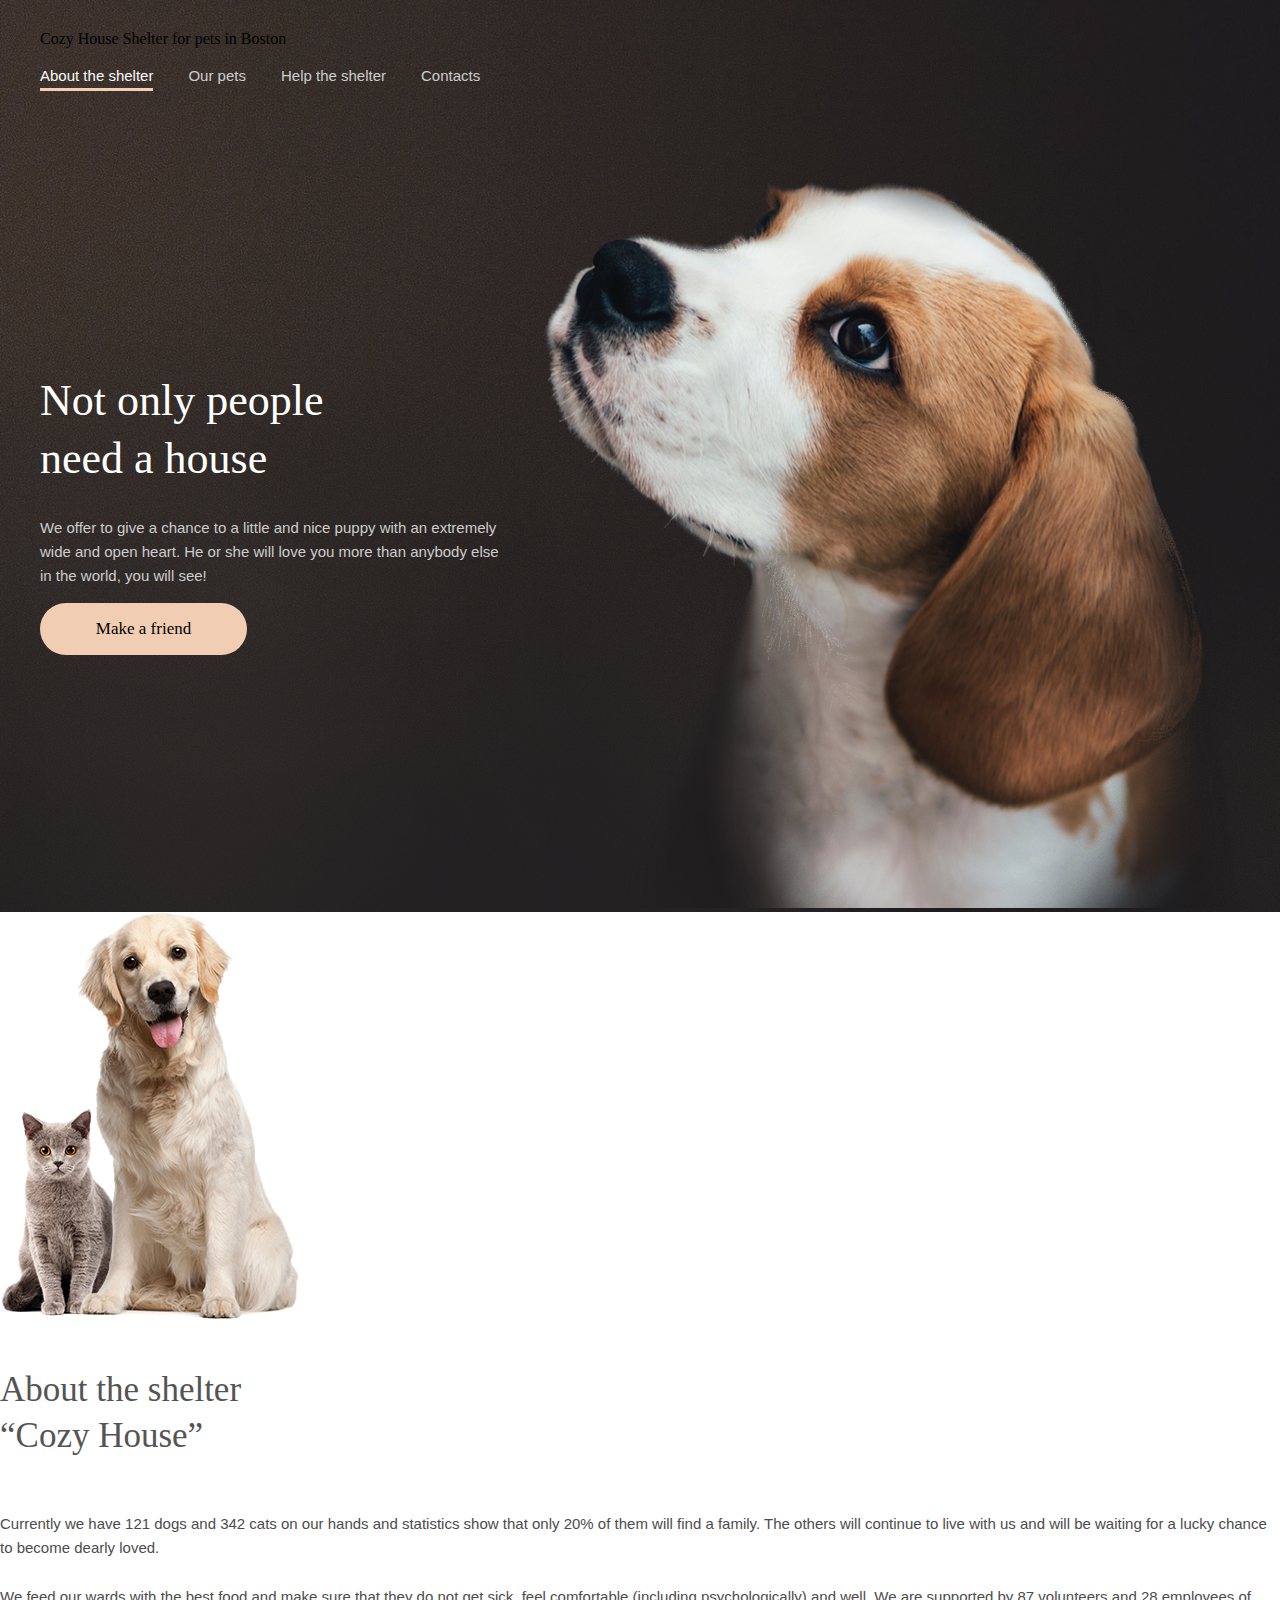
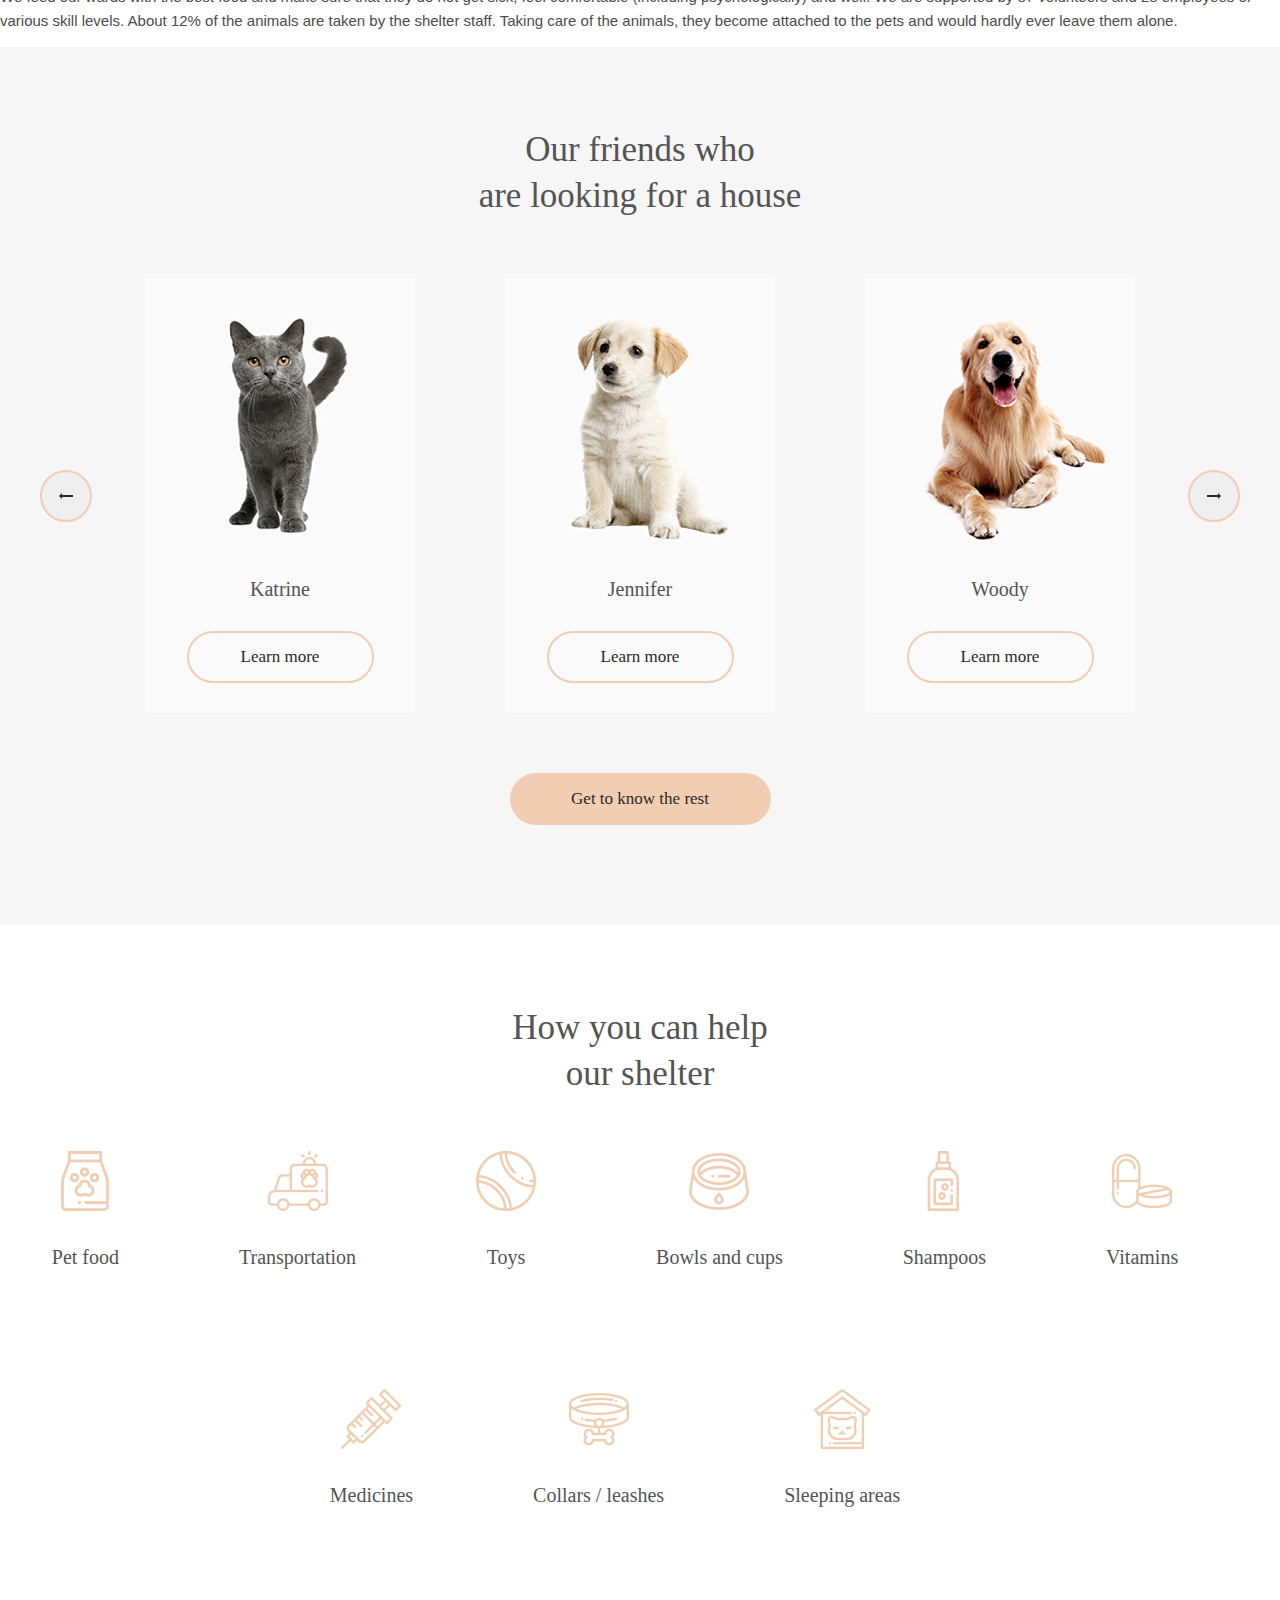
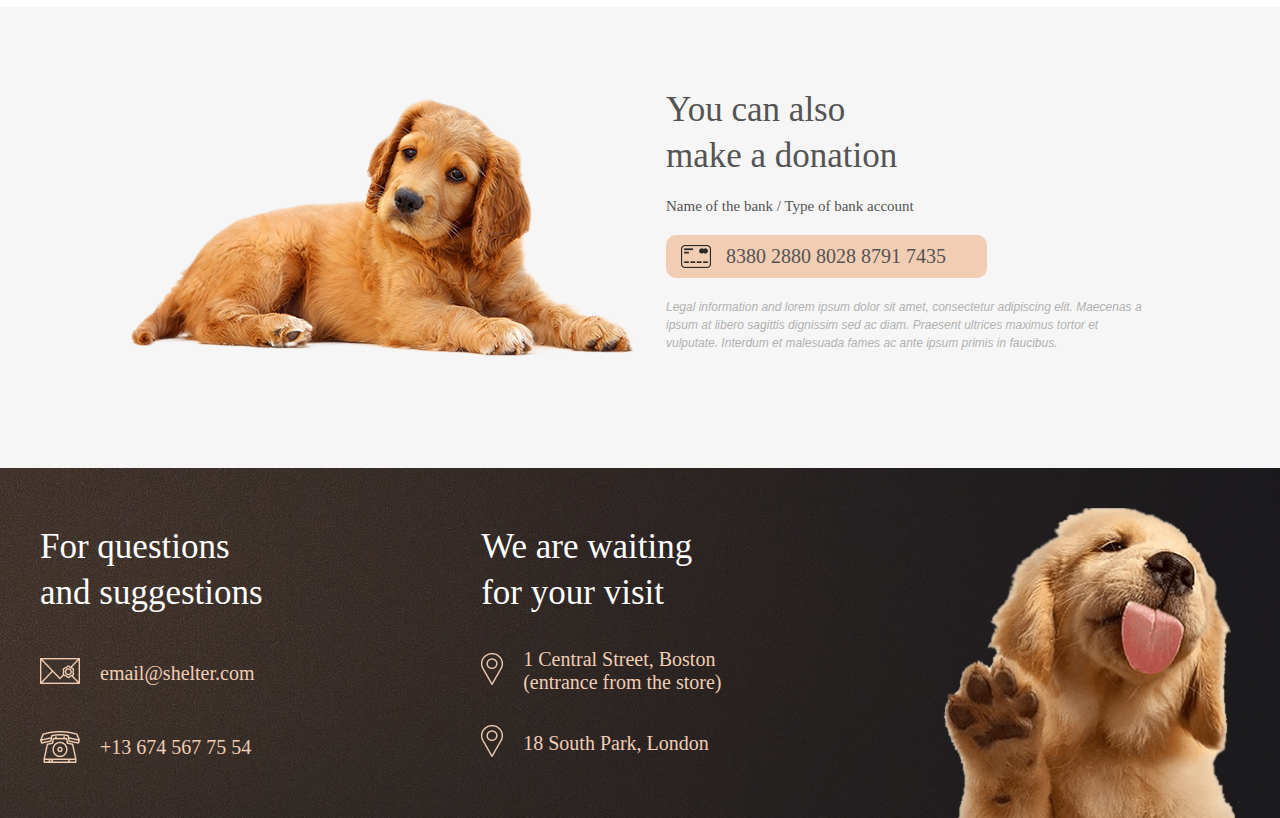
==== shelter/index.html @ ddfe28d3 "первые комментарии по главной" ====
<!DOCTYPE html>
<html lang="en">

<head>
    <meta charset="UTF-8">
    <meta name="viewport" content="width=device-width, initial-scale=1.0">
    <title>Document</title>
    <link rel="stylesheet" href="styles/style.css">
</head>

<body>
    <div class="wrapper">
        <header class="header">
            <div class="header_inner">
                <a class="logo">  <!-- Практически логотип это ссылка на главную страницу. на главной странице ссылка без атрибута href -->
                    <span class="logo_title"> <!-- тег p нельзя писать внутри тега а, меняем на фразовый (строчный) тег span -->
                        Cozy House
                    </span>
                    <span class="logo_subtitle">
                        Shelter for pets in Boston
                    </span>
                </a>
                <div class="burger-menu"> <!-- определись с одним стилием именованием классов и придерживайся его https://ru.bem.info/methodology/naming-convention/ -->
                    <img src="src/img/Burger.png" alt=""> 
                    <!-- Не надо так, это не декоративное изображение. несколько путей:
                    1. вставь как background в css
                    2. Нарисуй средствами css
                    3. закодируй внутри css
                    4. вставь как SVG в HTML
                    4.1 вставь через svg:use -->
                </div>
                <nav>
                    <!-- Я бы передвинул бургер сюда, т.к. это тоже элемент навигации, но понадобиться обертка поверх списка. вкусовщина -->
                    <ul>
                        <li class="nav-head">About the shelter</li>
                        <li><a class="logo-a" href="#about-content">Our pets</a></li>
                        <li><a class="logo-a" href="#help">Help the shelter</a></li>
                        <li><a class="logo-a" href="#donation">Contacts</a></li>
                    </ul>
                </nav>
            </div>

        </header>
        <main>
            <section class="start-screen">

                <div class="start-screen">
                    <div class="start-screen-content">
                        <h1>
                            Not only people <br> need a house
                        </h1>
                        <p class="start-screen-p1"> <!-- определись, используешь концептуально классы для текстовых блоков внутри контейнера или нет. 
                            Если да, то используй для всех в том числе для заголовков -->
                            We offer to give a chance to a little and nice puppy with an extremely wide and open heart.
                            He or she will love you more than anybody else in the world, you will see!
                        </p>
                        <div class="button-start-screen"> <!-- лишняя обертка -->
                            <button class="start-screen-btn"> <!-- type="button" указывай по умолчанию если кнопка не отправляет форму -->
                                Make a friend
                            </button>
                        </div>
                    </div>
                    <div class="img-start-screen">
                        <img src="src/img/start-screen-puppy.png" alt=""> <!-- изображенияем в Html необходимо задавать минимум 1 фиксированную сторону — width="X". -->
                        <!-- В идеале здесь:
                        <picture>
                            <source media="(max-width: 767px)" srcset="@img-mobile">
                            <img src="@img"
                                 width="698"
                                 alt="">
                          </picture> -->
                    </div>

                </div>
            </section>
            <section id="about-content" class="about-content">
                <div class="about-content-inner">
                    <div class="img-about-content">
                        <img src="src/img/about-pets.png" alt="">
                    </div>

                    <div class="about-content-text">
                        <h2>About the shelter <br> “Cozy House”</h2>
                        <p>Currently we have 121 dogs and 342 cats on our hands and statistics show that only 20% of
                            them will find a family. The others will continue to live with us and will be waiting for a
                            lucky chance to become dearly loved.</p>
                        <p>We feed our wards with the best food and make sure that they do not get sick, feel
                            comfortable (including psychologically) and well. We are supported by 87 volunteers and 28
                            employees of various skill levels. About 12% of the animals are taken by the shelter staff.
                            Taking care of the animals, they become attached to the pets and would hardly ever leave
                            them alone.</p>
                    </div>
                </div>
            </section>
            <section class="pets" id="pets">
                <div class="pets-content">
                    <h2>Our friends who <br>
                        are looking for a house</h2>
                    <div class="slider-main">
                        <div class="slider-button">
                            <button class="button-left"><!-- Ниде написал про текст в кнопке. И зачем тебе два slider-button, google it: KISS --></button>
                        </div>
                        <div class="slider">
                            <div class="katrine">
                                <div class="slider-content">
                                    <img src="src/img/pets-katrine.png" alt="">
                                    <p>Katrine</p> <!-- Это точно Абзац?) -->
                                    <button>Learn more</button>
                                </div>
                            </div>
                            <div class="jennifer">
                                <div class="slider-content">
                                    <img src="src/img/pets-jennifer.png" alt="">
                                    <p>Jennifer</p>
                                    <button>Learn more</button>
                                </div>
                            </div>

                            <div class="woody">
                                <div class="slider-content">
                                    <img src="src/img/pets-woody.png" alt="">
                                    <p>Woody</p>
                                    <button>Learn more</button>
                                </div>
                            </div>

                        </div>
                        <div class="slider-button">
                            <button class="button-right"><!-- Не должно быть кнопки без текста, CSS я призываю тебя --></button>
                        </div>
                    </div>
                    <div>
                        <button class="pets-btn">Get to know the rest</button>
                    </div>
                </div>
            </section>
            <section class="help" id="help">
                <div class="help-content">
                    <h2>How you can help <br>
                        our shelter</h2>
                    <div class="help-content-list1">
                        <div class="help-cont">
                            <img src="src/img/icon-pet-food.png" alt="">
                            <p>Pet food</p>
                        </div>
                        <div class="help-cont">
                            <img src="src/img/icon-transportation.png" alt="">
                            <p>Transportation</p>
                        </div>
                        <div class="help-cont">
                            <img src="src/img/icon-toys.png" alt="">
                            <p>Toys</p>
                        </div>
                        <div class="help-cont">
                            <img src="src/img/icon-bowls-and-cups.png" alt="">
                            <p>Bowls and cups</p>
                        </div>
                        <div class="help-cont">
                            <img src="src/img/icon-shampoos.png" alt="">
                            <p>Shampoos</p>
                        </div>
                        <div class="help-cont">
                            <img src="src/img/icon-vitamins.png" alt="">
                            <p>Vitamins</p>
                        </div>
                        <div class="help-cont">
                            <img src="src/img/icon-medicines.png" alt="">
                            <p>Medicines</p>
                        </div>
                        <div class="help-cont">
                            <img src="src/img/icon-collars-leashes.png" alt="">
                            <p>Collars / leashes</p>
                        </div>
                        <div class="help-cont1">
                            <img src="src/img/icon-sleeping-area.png" alt="">
                            <p>Sleeping areas</p>
                        </div>
                    </div>
                </div>
            </section>
            <section class="donation" id="donation">
                <div class="donation-content">
                    <img src="src/img/donation-dog.png" alt="">
                    <div class="donation-content-text">
                        <h2>You can also <br> make a donation</h2>
                        <p class="name-bank">Name of the bank / Type of bank account</p>
                        <div class="card">
                            <img src="src/img/credit-card.png" alt="">
                            <p>8380 2880 8028 8791 7435</p>
                        </div>
                        <p class="donation-content-text-pr">Legal information and lorem ipsum dolor sit amet,
                            consectetur adipiscing elit. Maecenas a ipsum at libero sagittis dignissim sed ac diam.
                            Praesent ultrices maximus tortor et vulputate. Interdum et malesuada fames ac ante ipsum
                            primis in faucibus.</p>
                    </div>
                </div>
            </section>
        </main>
        <footer>
            <div class="footer">
                <div class="contact">
                    <h2>
                        For questions <br> and suggestions
                    </h2>
                    <div class="email-phone">
                        <a href="https://mail.google.com/mail/u/0/#inboxv"><img src="src/img/icon-email.png" alt=""><!-- TEXT LOST HERE --></a>
                        <p>email@shelter.com</p>
                    </div>
                    <div class="email-phone">
                        <a href="tel:+136745677554" class="a-email-phone">
                            <!-- +136745677554 -->
                            <img src="src/img/icon-phone.png" alt=""> <!-- This is icon, no place here for that -->

                        </a>
                        <p>+13 674 567 75 54</p> <!-- WTF -->

                    </div>
                </div>
                <div class="address">
                    <h2>
                        We are waiting <br> for your visit
                    </h2>
                    <div class="address1">
                        <a href="https://maps.app.goo.gl/5sNm1Yokf3qzSzqH6"><img src="src/img/icon-marker.png"
                                 alt=""></a>
                        <p>1 Central Street, Boston <br> (entrance from the store)</p>
                    </div>
                    <div class="address2">
                        <a href="https://maps.app.goo.gl/Zu8yGbC2cyNQAhKj8"><img src="src/img/icon-marker.png"
                                 alt=""></a>
                        <p>18 South Park, London </p>
                    </div>
                </div>
                <img src="src/img/footer-puppy.png" alt="">
            </div>
        </footer>
    </div>
</body>

</html>
---- shelter/styles/style.css ----
html {
    scroll-behavior: smooth;
}

body{
    padding: 0;
    margin: 0;
}

header{
    padding: 30px 40px 0px 40px;
}

.burger-menu{
    display: none;
}

.wrapper {
    max-width: 1280px;
    margin: 0 auto;
}

.header{
    display: flex;
    justify-content: space-between;
    max-width: 1200px;
    height: 60px;

}
nav>ul{
    display: flex;
    gap: 35px;
    padding: 0;
    list-style-type: none;
}

.logo-a{
    font-family: Arial;
    font-size: 15px;
    line-height: 24px;
    color: #CDCDCD;
    text-decoration: none;
}

.logo-a:hover{
    color: #FAFAFA;
}

.nav-head{
    font-family: Arial;
    font-size: 15px;
    line-height: 24px;
    color: #FAFAFA;
    border-bottom: 3px #F1CDB3 solid ;
}


p.logo_title{
    font-family: Georgia;
    font-size: 32px;
    line-height: 35.2px;
    color: #F1CDB3;
    margin: 0;
}


p.logo_subtitle{
    font-family: Arial;
    font-size: 13px;
    line-height: 14.95px;
    color: #FFFFFF;
    margin: 10px 0px 0px 4px;
}

.logo{
    margin: 0;
}


h1{
    font-family: Georgia;
    font-size: 44px;
    line-height: 57.2px;
    color: #FFFFFF;
    font-weight: 400;
}

h2{
    font-family: Georgia;
    font-size: 35px;
    line-height: 45.5px;
    color: #545454;
    font-weight: 400;
}

header, .start-screen{
    background: url(start-screen-background\ \(1\).png) no-repeat;
}

.start-screen-content{
    margin: 163px 0px 243px 0px;
}

div.start-screen{
    max-width: 1200px;
    padding: 90px 40px 0 40px;
    display: flex;
    gap: 42px;

}

p.start-screen-p1{
    font-family: Arial;
    font-size: 15px;
    line-height: 24px;
    color: #CDCDCD;
}

button.start-screen-btn{
    width: 207px;
    height: 52px;
    border-radius: 100px;
    border: none;
    background-color: #F1CDB3;
    padding: 0;
    font-family: Georgia;
    font-size: 17px;
    line-height: 22.1px;
}

button.start-screen-btn:hover{
    background-color: #FDDCC4;
}

div.about-content{
    display: flex;
    margin: 80px 40px 100px 40px;
    padding: 0px 175px 0px 175px;
    gap: 120px;
}

div.about-content>div>h2{
    margin: 0;
    margin-right: 60px;
}

div.about-content-text{
    margin: 14px 0px 14px 0px;
    display: flex;
    flex-direction: column;
    justify-content: space-between;
    gap: 25px;
}

div.about-content-text>p{
    margin: 0;
    font-family: Arial;
    font-weight: 400;
    font-size: 15px;
    line-height: 24px;
    color: #4C4C4C;
}

.pets{
    background-color: #F6F6F6;
}

.pets-content{
    text-align: center;
    display: flex;
    flex-direction: column;
    justify-content: space-between;
    gap: 60px;

}

.slider-main{
    display: flex;
    justify-content: space-between;
}

.slider{
    max-width: 990px;
    display: flex;
    gap: 90px;
    justify-content: center;
}

.slider-button{
    display: flex;
    flex-direction: column;
    justify-content: center;
}

.button-left{
    width: 52px;
    height: 52px;
    border-radius: 100px;
    border: solid 2px #F1CDB3;
    display: flex;
    background-image: url(Arrow.png);
    background-repeat: no-repeat;
    background-position: center;
}

.button-left:hover{
    background-color: #FDDCC4;
    border: none;
}

.button-right:hover{
    background-color: #FDDCC4;
    border: none;
}

.button-right{
    width: 52px;
    height: 52px;
    border-radius: 100px;
    border: solid 2px #F1CDB3;
    display: flex;
    background-image: url(Arrow\ \(1\).png);
    background-repeat: no-repeat;
    background-position: center;
}

.pets{
    padding: 80px 40px 100px 40px;
}

.pets-content>h2{
    margin: 0;
}

.slider-content{
    width: 270px;
    height: 435px;
    background-color: #FAFAFA;
    display: flex;
    flex-direction: column;
    justify-content: space-between;
    gap: 30px;
}


.slider-content>button:hover{
    background-color: #FDDCC4;
    border: none;
}

.slider-content>p{
    margin: 0;
    font-family: Georgia;
    font-weight: 400;
    font-size: 20px;
    line-height: 22.72px;
    color: #545454;
}

.slider-content>button{
    margin: 0px 41.5px 30px 41.5px;
    height: 52px;
    border-radius: 100px;
    border-width: 2px;
    background-color: #FAFAFA;
    padding: 0;
    font-family: Georgia;
    font-size: 17px;
    line-height: 22.1px;
    font-weight: 400;
    color: #292929;
    border-color: #F1CDB3;
    border-style: solid;
}

.pets-btn{
    width: 261px;
    height: 52px;
    border-radius: 100px;
    border: none;
    background-color: #F1CDB3;
    font-family: Georgia;
    font-size: 17px;
    line-height: 22.1px;
    font-weight: 400;
    color: #292929;
}

.pets-btn:hover{
    background-color: #FDDCC4;
}

.help-content{
    text-align: center;
}

.help{
    padding: 80px 40px 100px 40px;
}

.help-content-list1{
    display: flex;
    gap: 120px;
    flex-wrap: wrap;
    margin-top: 55px;
    justify-content: center;
    max-width: 1150px;
}

.help-content-list1>div{
    font-size: 20px;
    line-height: 23px;
    font-family: Georgia;
    font-weight: 400;
    color: #545454;
}

.help-content>h2{
    margin: 0px 0px 5px 0px;
}

.help-content-list1>div>p{
    margin: 30px 0px 0px 0px;
}

.donation{
    padding: 80px 131px 100px 131px;
    background-color: #F6F6F6;
}

.donation-content{
    display: flex;
    justify-content: center;
}

.donation-content>img{
    margin: 10px 30px 10px 0px;
}

.card{
    display: flex;
    padding: 10px 15px 10px 15px;
    margin: 0;
    gap: 15px;
    height: 23px;
    background-color: #F1CDB3;
    max-width: 291px;
    border-radius: 10px;
}

.card>img{
    width: 30px;
    height: 23px;
}

.card>p{
    margin: 0;
    display: flex;
    align-items: center;
    font-family: Georgia;
    font-size: 20px;
    line-height: 23px;
    font-weight: 400;
    color: #545454;
}

.name-bank{
    font-family: Georgia;
    font-size: 15px;
    line-height: 16.5px;
    font-weight: 400;
    color: #545454;
    margin: 0;
}

.donation-content-text>h2{
    margin: 0;
}

.donation-content-text-pr{
    margin: 0;
    font-family: Arial;
    font-size: 12px;
    line-height: 18px;
    font-weight: 400;
    color: #B2B2B2;
    font-style: italic;
}

.donation-content-text{
    display: flex;
    flex-direction: column;
    gap: 20px;
}

footer{
    padding: 40px 40px 0px 40px;
    background: url(footer-background.png) no-repeat;
}

.footer{
    display: flex;
    justify-content: space-between;
    gap: 65px;
}

.contact>h2{
    margin: 0;
    color: #FFFFFF;
}

.email-phone{
    display: flex;
    gap: 20px;
    height: 32p;
}

.email-phone>img{
    width: 40px;
    height: 32px;
}

.email-phone>p{
    margin: 0;
    display: flex;
    align-items: center;
    font-family: Georgia;
    font-size: 20px;
    line-height: 23px;
    font-weight: 400;
    color: #F1CDB3;
}

.a-email-phone{
    display: flex;
    justify-content: space-between;
}

.contact{
    display: flex;
    flex-direction: column;
    gap: 40px;
    margin-top: 16px;
}

.address{
    display: flex;
    flex-direction: column;
    gap: 33px;
    margin-top: 16px;
}

.address1{
    display: flex;
    gap: 20px;
    height: 46px;
    align-items: center;
}

.address1>img{
    display: flex;
    height: 32px;
}

.address1>p{
    margin: 0;
    display: flex;
    align-items: center;
    font-family: Georgia;
    font-size: 20px;
    line-height: 23px;
    font-weight: 400;
    color: #F1CDB3;
}

.address2{
    display: flex;
    gap: 20px;
    height: 32px;
    align-items: center;
}


.address2>p{
    margin: 0;
    display: flex;
    align-items: center;
    font-family: Georgia;
    font-size: 20px;
    line-height: 23px;
    font-weight: 400;
    color: #F1CDB3;
}

.address>h2{
    margin: 0;
    color: #FFFFFF;
}

@media (max-width: 1130px){
   body{
    min-width: 768px;
   }
   main{
    min-width: 768px;
   }
   header{
    padding: 30px 30px 0px 30px;
    }
   .header{
    min-width: 708px;
   }
   div.start-screen{
    min-width: 768px;
    display: flex;
    flex-direction: column;
    gap: 100px;
    padding: 30px 30px 0px 30px;
   }
   .start-screen-content{
    margin: 0px 114px 0px 114px;
    display: flex;
    flex-direction: column;
    gap: 42px;
   }

   .start-screen-content>h1{
    margin: 0;
   }
   .start-screen-content>p{
    margin: 0;
   }
   .button-start-screen{
    text-align:center;
   }

   .img-start-screen>img{
    width: 569px;
    height: 593px;
   }
   .img-start-screen{
    text-align:right;
   }
   div.about-content{
    display: flex;
    flex-direction: column-reverse;
    padding: 0px 139px 0px 139px;
    margin: 80px 30px 100px 30px;
    gap: 80px;
   }
   div.about-content-text{
    margin: 0;
   }

   div.about-content>img{
    width: 300px;
    height: 408px;
   }
   .img-about-content{
    text-align:center;
   }
   .woody{
    display: none;
   }
   .slider{
    gap: 40px;
   }
   .help-content-list1{
    gap: 60px;
    }
    .help-cont{
        width: 170px;
    }
    .donation-content{
        flex-direction: column-reverse;
        gap: 60px;
        align-items: center;
    }
    .donation-content>img{
        width: 505px;
        margin: 0;
    }

    .donation-content-text{
        margin: 0px 63px 0px 63px;
    }

    .footer{
        flex-wrap: wrap;
        justify-content: space-around
    }
    header, .start-screen{
        background: url(start-screen-background1.jpg) no-repeat;
        background-size: cover;
    }
    footer{
        background: url(footer-background1.png) no-repeat;
        background-size: cover;
    }

    @media (max-width: 768px){
        body{
            min-width: 320px;
        }
        main{
            min-width: 320px;
        }
        nav{
            display: none;
        }
        .header{
            min-width: 320px;

        }
        header{
            padding: 30px 20px 0px 20px;
        }
        div.start-screen{
            min-width: 300px;
            display: flex;
            flex-direction: column;
            gap: 105px;
            padding: 30px 10px 0px 10px;
        }
        h1{
            font-family: Georgia;
            font-size: 25px;
            line-height: 32.5px;
            color: #FFFFFF;
            font-weight: 400;
        }
        .start-screen-p1{
            text-align: center;
        }
        div.start-screen-content{
            margin: 0;
            align-items: center;
        }
        .img-start-screen>img{
            width: 260px;
            height: 271.77px;
        }
        .burger-menu{
            display: flex;
            align-items: center;
        }
        div.about-content{
            padding: 42px 10px 42px 10px;
            margin: 0;
        }
        div.about-content-text{
            align-items: center;
        }
        div.about-content-text>p{
            text-align: justify;
        }
        div.about-content>div>h2{
            margin: 0;
        }
        div.about-content>img{
            width: 260px;
            height: 353.6px;
        }
        .jennifer{
            display: none;
        }
        .slider-button{
            order: 1;
            align-items: center;
        }
        .slider-main{
            flex-wrap: wrap;
            max-width: 320px;
            justify-content: space-around;
        }
        .pets-content{
            align-items: center;
            gap: 42px;
        }
        .pets{
            padding: 42px 10px 42px 10px;
        }
        .help-cont{
            width: 165px;
        }
        .help{
            padding: 42px 15px 42px 15px;
        }
        .help-content-list1{
            gap: 30px;
            justify-content:space-around;
        }
        .help-cont1{
            width: 165px;
        }
        .donation{
            padding: 42px 10px 42px 10px;
        }
        .donation-content-text{
            margin: 0;
            align-items: center;
            max-width: 320px;
        }
        .donation-content>img{
            width: 260px;
            margin: 0;
        }
        .card>p{
            font-family: Georgia;
            font-size: 15px;
            line-height: 16.5px;
            font-weight: 400;
            color: #545454;
        }
        .donation-content-text-pr{
            text-align: justify;
        }

    }








}
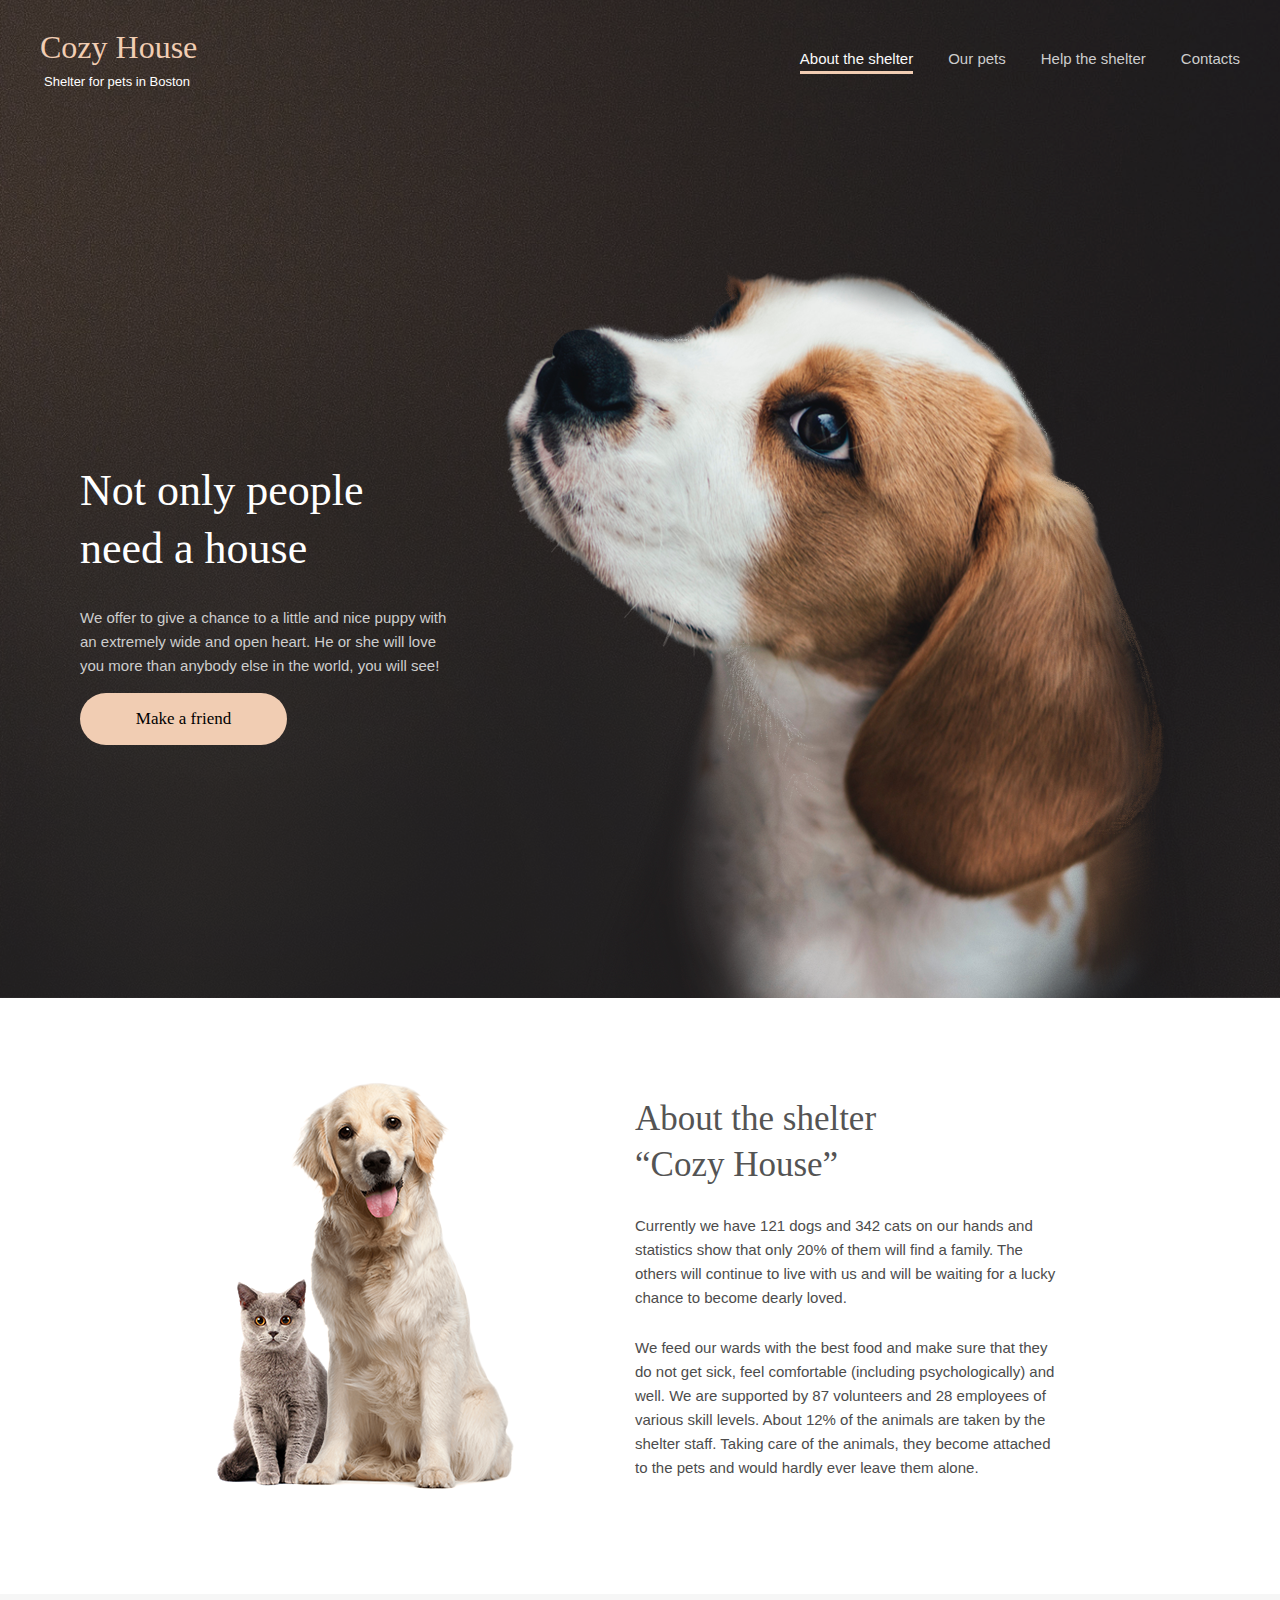
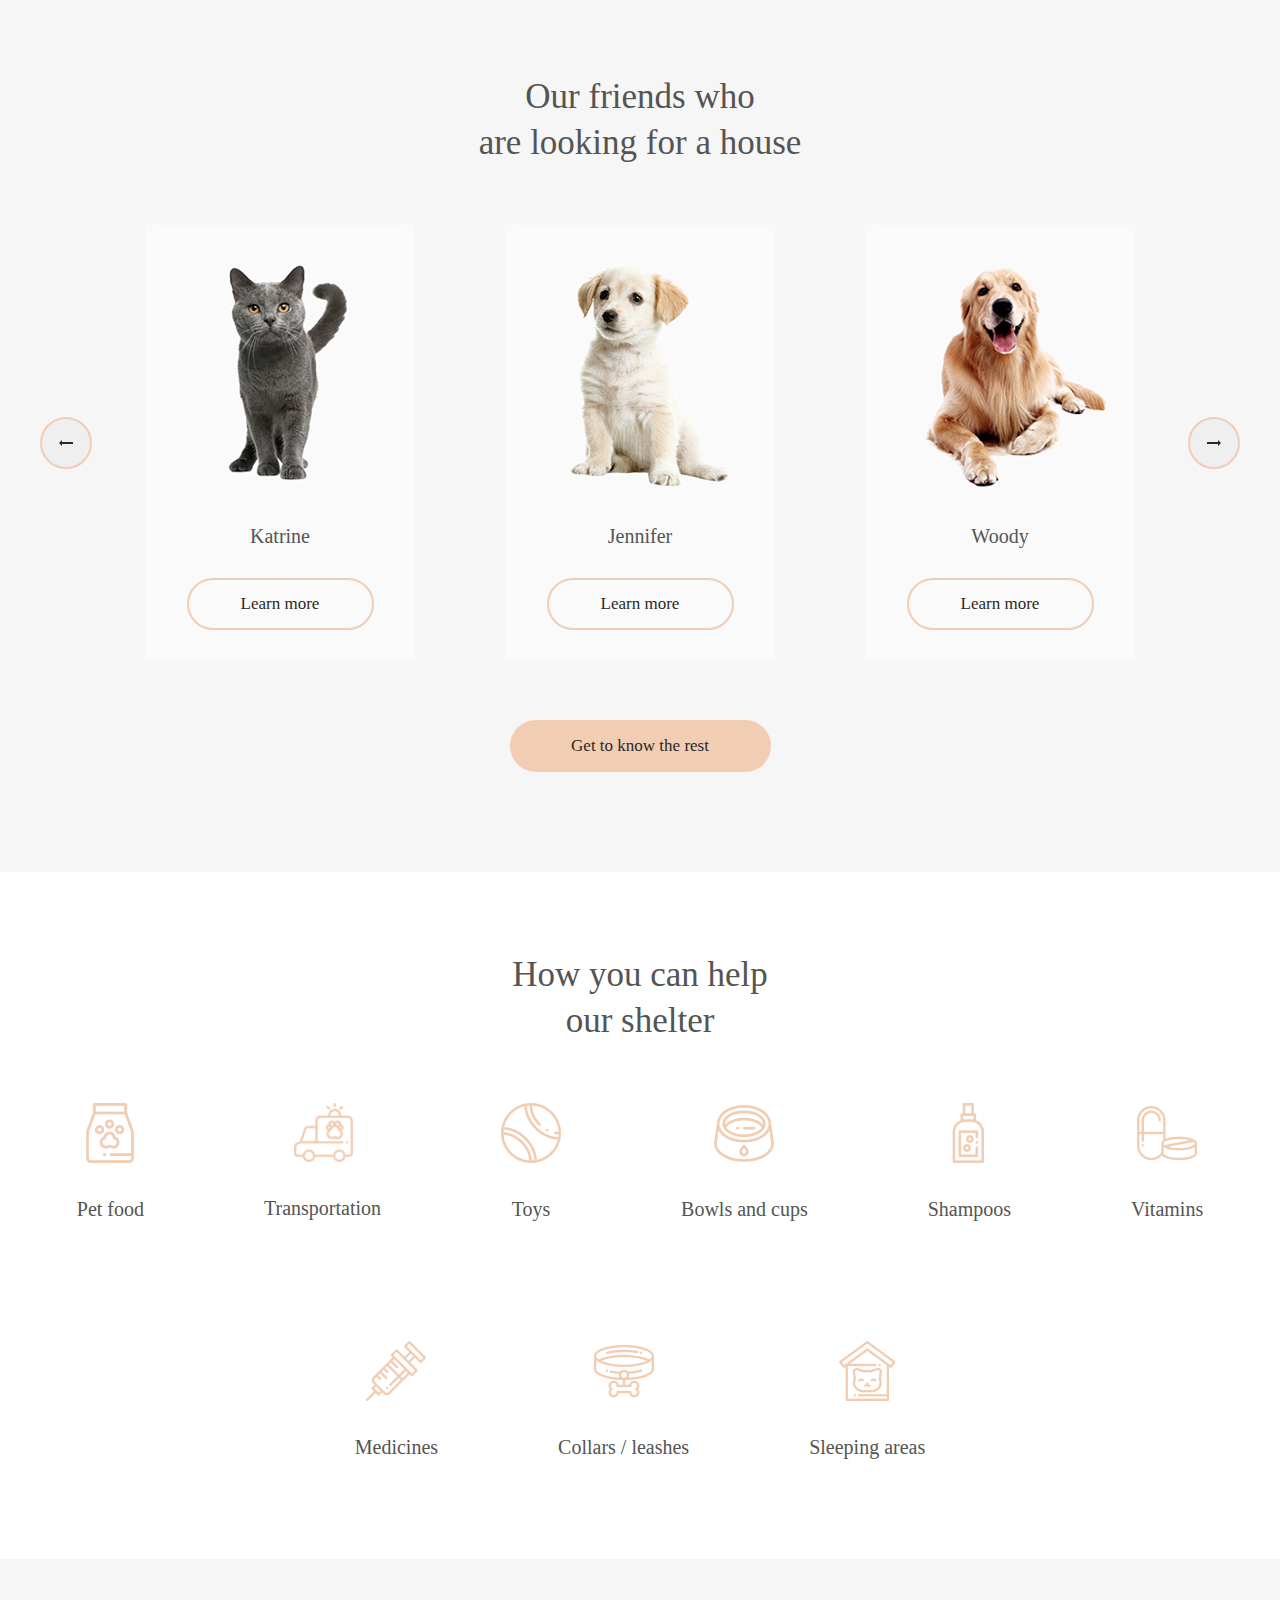
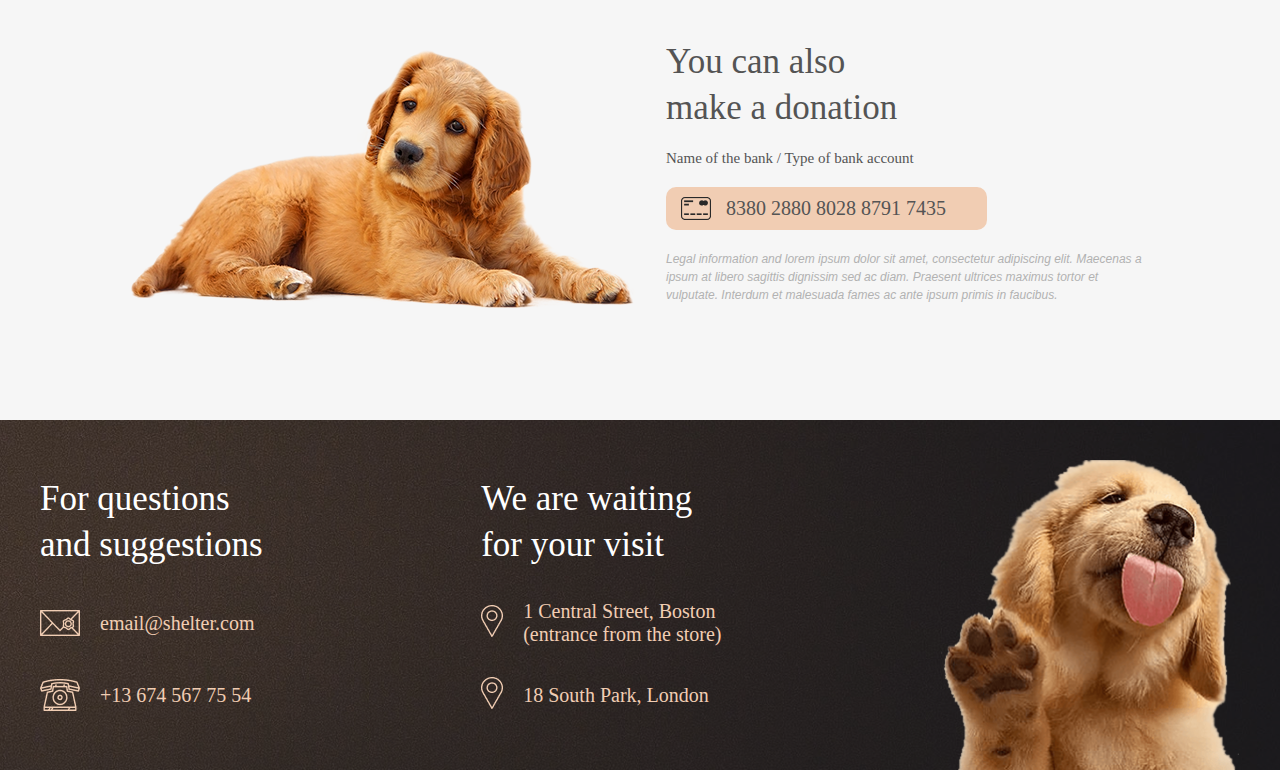
==== commit 003364ce: "fix img width" ====
--- a/shelter/index.html
+++ b/shelter/index.html
@@ -5,7 +5,7 @@
     <meta charset="UTF-8">
     <meta name="viewport" content="width=device-width, initial-scale=1.0">
     <title>Document</title>
-    <link rel="stylesheet" href="styles/style.css">
+    <link rel="stylesheet" href="src/style.css">
 </head>
 
 <body>
@@ -21,7 +21,8 @@
                     </span>
                 </a>
                 <div class="burger-menu"> <!-- определись с одним стилием именованием классов и придерживайся его https://ru.bem.info/methodology/naming-convention/ -->
-                    <img src="src/img/Burger.png" alt=""> 
+
+
                     <!-- Не надо так, это не декоративное изображение. несколько путей:
                     1. вставь как background в css
                     2. Нарисуй средствами css
@@ -33,9 +34,15 @@
                     <!-- Я бы передвинул бургер сюда, т.к. это тоже элемент навигации, но понадобиться обертка поверх списка. вкусовщина -->
                     <ul>
                         <li class="nav-head">About the shelter</li>
-                        <li><a class="logo-a" href="#about-content">Our pets</a></li>
-                        <li><a class="logo-a" href="#help">Help the shelter</a></li>
-                        <li><a class="logo-a" href="#donation">Contacts</a></li>
+                        <li>
+                            <a class="logo_a" href="#about-content">Our pets</a>
+                        </li>
+                        <li>
+                            <a class="logo_a" href="#help">Help the shelter</a>
+                        </li>
+                        <li>
+                            <a class="logo_a" href="#donation">Contacts</a>
+                        </li>
                     </ul>
                 </nav>
             </div>
@@ -45,23 +52,21 @@
             <section class="start-screen">
 
                 <div class="start-screen">
-                    <div class="start-screen-content">
+                    <div class="start-screen_content">
                         <h1>
                             Not only people <br> need a house
                         </h1>
-                        <p class="start-screen-p1"> <!-- определись, используешь концептуально классы для текстовых блоков внутри контейнера или нет. 
+                        <p> <!-- определись, используешь концептуально классы для текстовых блоков внутри контейнера или нет.
                             Если да, то используй для всех в том числе для заголовков -->
                             We offer to give a chance to a little and nice puppy with an extremely wide and open heart.
                             He or she will love you more than anybody else in the world, you will see!
                         </p>
-                        <div class="button-start-screen"> <!-- лишняя обертка -->
-                            <button class="start-screen-btn"> <!-- type="button" указывай по умолчанию если кнопка не отправляет форму -->
+                        <button type="button" class="start-screen_btn"> <!-- type="button" указывай по умолчанию если кнопка не отправляет форму -->
                                 Make a friend
-                            </button>
-                        </div>
-                    </div>
-                    <div class="img-start-screen">
-                        <img src="src/img/start-screen-puppy.png" alt=""> <!-- изображенияем в Html необходимо задавать минимум 1 фиксированную сторону — width="X". -->
+                        </button>
+                    </div>
+                    <div class="start-screen_img">
+                        <img src="src/img/start-screen-puppy.png" width="698px" alt=""> <!-- изображенияем в Html необходимо задавать минимум 1 фиксированную сторону — width="X". -->
                         <!-- В идеале здесь:
                         <picture>
                             <source media="(max-width: 767px)" srcset="@img-mobile">
@@ -74,12 +79,12 @@
                 </div>
             </section>
             <section id="about-content" class="about-content">
-                <div class="about-content-inner">
-                    <div class="img-about-content">
-                        <img src="src/img/about-pets.png" alt="">
-                    </div>
-
-                    <div class="about-content-text">
+                <div class="about-content_inner">
+                    <div class="about-content_img">
+                        <img src="src/img/about-pets.png" width="300px" alt="">
+                    </div>
+
+                    <div class="about-content_text">
                         <h2>About the shelter <br> “Cozy House”</h2>
                         <p>Currently we have 121 dogs and 342 cats on our hands and statistics show that only 20% of
                             them will find a family. The others will continue to live with us and will be waiting for a
@@ -93,102 +98,98 @@
                 </div>
             </section>
             <section class="pets" id="pets">
-                <div class="pets-content">
+                <div class="pets_content">
                     <h2>Our friends who <br>
                         are looking for a house</h2>
-                    <div class="slider-main">
-                        <div class="slider-button">
-                            <button class="button-left"><!-- Ниде написал про текст в кнопке. И зачем тебе два slider-button, google it: KISS --></button>
-                        </div>
+                    <div class="slider_main">
+                        <button class="button-left">Left</button>
                         <div class="slider">
                             <div class="katrine">
-                                <div class="slider-content">
-                                    <img src="src/img/pets-katrine.png" alt="">
-                                    <p>Katrine</p> <!-- Это точно Абзац?) -->
+                                <div class="slider_content">
+                                    <img src="src/img/pets-katrine.png" width="270px" alt="">
+                                    <span>Katrine</span> <!-- Это точно Абзац?) -->
                                     <button>Learn more</button>
                                 </div>
                             </div>
                             <div class="jennifer">
-                                <div class="slider-content">
-                                    <img src="src/img/pets-jennifer.png" alt="">
-                                    <p>Jennifer</p>
+                                <div class="slider_content">
+                                    <img src="src/img/pets-jennifer.png" width="270px" alt="">
+                                    <span>Jennifer</span>
                                     <button>Learn more</button>
                                 </div>
                             </div>
 
                             <div class="woody">
-                                <div class="slider-content">
-                                    <img src="src/img/pets-woody.png" alt="">
-                                    <p>Woody</p>
+                                <div class="slider_content">
+                                    <img src="src/img/pets-woody.png" width="270px" alt="">
+                                    <span>Woody</span>
                                     <button>Learn more</button>
                                 </div>
                             </div>
 
                         </div>
-                        <div class="slider-button">
-                            <button class="button-right"><!-- Не должно быть кнопки без текста, CSS я призываю тебя --></button>
-                        </div>
+                            <button class="button-right">Right</button>
                     </div>
                     <div>
-                        <button class="pets-btn">Get to know the rest</button>
+                        <button class="pets_btn">Get to know the rest</button>
                     </div>
                 </div>
             </section>
             <section class="help" id="help">
-                <div class="help-content">
+                <div class="help_content">
                     <h2>How you can help <br>
                         our shelter</h2>
-                    <div class="help-content-list1">
-                        <div class="help-cont">
-                            <img src="src/img/icon-pet-food.png" alt="">
+                    <div class="help_content_list">
+                        <div class="help_container">
+                            <img src="src/img/icon-pet-food.png" width="60px" alt="">
                             <p>Pet food</p>
                         </div>
-                        <div class="help-cont">
-                            <img src="src/img/icon-transportation.png" alt="">
+                        <div class="help_container">
+                            <img src="src/img/icon-transportation.png" width="60px" alt="">
                             <p>Transportation</p>
                         </div>
-                        <div class="help-cont">
-                            <img src="src/img/icon-toys.png" alt="">
+                        <div class="help_container">
+                            <img src="src/img/icon-toys.png" width="60px" alt="">
                             <p>Toys</p>
                         </div>
-                        <div class="help-cont">
-                            <img src="src/img/icon-bowls-and-cups.png" alt="">
+                        <div class="help_container">
+                            <img src="src/img/icon-bowls-and-cups.png" width="60px" alt="">
                             <p>Bowls and cups</p>
                         </div>
-                        <div class="help-cont">
-                            <img src="src/img/icon-shampoos.png" alt="">
+                        <div class="help_container">
+                            <img src="src/img/icon-shampoos.png" width="60px" alt="">
                             <p>Shampoos</p>
                         </div>
-                        <div class="help-cont">
-                            <img src="src/img/icon-vitamins.png" alt="">
+                        <div class="help_container">
+                            <img src="src/img/icon-vitamins.png" width="60px" alt="">
                             <p>Vitamins</p>
                         </div>
-                        <div class="help-cont">
-                            <img src="src/img/icon-medicines.png" alt="">
+                        <div class="help_container">
+                            <img src="src/img/icon-medicines.png" width="60px" alt="">
                             <p>Medicines</p>
                         </div>
-                        <div class="help-cont">
-                            <img src="src/img/icon-collars-leashes.png" alt="">
+                        <div class="help_container">
+                            <img src="src/img/icon-collars-leashes.png" width="60px" alt="">
                             <p>Collars / leashes</p>
                         </div>
-                        <div class="help-cont1">
-                            <img src="src/img/icon-sleeping-area.png" alt="">
+                        <div class="help_container">
+                            <img src="src/img/icon-sleeping-area.png" width="60px" alt="">
                             <p>Sleeping areas</p>
                         </div>
                     </div>
                 </div>
             </section>
             <section class="donation" id="donation">
-                <div class="donation-content">
-                    <img src="src/img/donation-dog.png" alt="">
-                    <div class="donation-content-text">
+                <div class="donation_content">
+                    <img src="src/img/donation-dog.png" width="505px" alt="">
+                    <div class="donation_content_text">
                         <h2>You can also <br> make a donation</h2>
                         <p class="name-bank">Name of the bank / Type of bank account</p>
                         <div class="card">
                             <img src="src/img/credit-card.png" alt="">
                             <p>8380 2880 8028 8791 7435</p>
                         </div>
-                        <p class="donation-content-text-pr">Legal information and lorem ipsum dolor sit amet,
+                        <p class="donation_content_text_description">Legal information and lorem ipsum dolor sit amet,
                             consectetur adipiscing elit. Maecenas a ipsum at libero sagittis dignissim sed ac diam.
                             Praesent ultrices maximus tortor et vulputate. Interdum et malesuada fames ac ante ipsum
                             primis in faucibus.</p>
@@ -202,36 +203,34 @@
                     <h2>
                         For questions <br> and suggestions
                     </h2>
-                    <div class="email-phone">
-                        <a href="https://mail.google.com/mail/u/0/#inboxv"><img src="src/img/icon-email.png" alt=""><!-- TEXT LOST HERE --></a>
-                        <p>email@shelter.com</p>
-                    </div>
-                    <div class="email-phone">
+                        <a href="https://mail.google.com/mail/u/0/#inboxv" class="a-email-phone"><img src="src/img/icon-email.png" width="40px" alt="">
+                            <!-- TEXT LOST HERE -->
+                            <span>email@shelter.com</span>
+                        </a>
                         <a href="tel:+136745677554" class="a-email-phone">
                             <!-- +136745677554 -->
-                            <img src="src/img/icon-phone.png" alt=""> <!-- This is icon, no place here for that -->
-
+                            <img src="src/img/icon-phone.png" width="40px" alt="">
+                            <!-- This is icon, no place here for that -->
+                            <span>+13 674 567 75 54</span>
                         </a>
-                        <p>+13 674 567 75 54</p> <!-- WTF -->
-
-                    </div>
+                         <!-- WTF -->
                 </div>
                 <div class="address">
                     <h2>
                         We are waiting <br> for your visit
                     </h2>
                     <div class="address1">
-                        <a href="https://maps.app.goo.gl/5sNm1Yokf3qzSzqH6"><img src="src/img/icon-marker.png"
+                        <a href="https://maps.app.goo.gl/5sNm1Yokf3qzSzqH6"><img src="src/img/icon-marker.png" width="22px"
                                  alt=""></a>
                         <p>1 Central Street, Boston <br> (entrance from the store)</p>
                     </div>
                     <div class="address2">
-                        <a href="https://maps.app.goo.gl/Zu8yGbC2cyNQAhKj8"><img src="src/img/icon-marker.png"
+                        <a href="https://maps.app.goo.gl/Zu8yGbC2cyNQAhKj8"><img src="src/img/icon-marker.png" width="22px"
                                  alt=""></a>
                         <p>18 South Park, London </p>
                     </div>
                 </div>
-                <img src="src/img/footer-puppy.png" alt="">
+                <img src="src/img/footer-puppy.png" width="300px" alt="">
             </div>
         </footer>
     </div>
--- a/shelter/src/style.css
+++ b/shelter/src/style.css
@@ -0,0 +1,743 @@
+html {
+    scroll-behavior: smooth;
+}
+
+body{
+    padding: 0;
+    margin: 0;
+}
+
+header{
+    padding: 30px 40px 0px 40px;
+}
+
+.burger-menu{
+    display: none;
+    background-image: url('img/Burger.svg');
+    width: 30px;
+    height: 22px;
+}
+
+.wrapper {
+    max-width: 1280px;
+    margin: 0 auto;
+}
+
+.header_inner{
+    display: flex;
+    justify-content: space-between;
+    max-width: 1200px;
+    height: 60px;
+    align-items: center;
+
+}
+nav>ul{
+    display: flex;
+    gap: 35px;
+    padding: 0;
+    list-style-type: none;
+}
+
+.logo_a{
+    font-family: Arial;
+    font-size: 15px;
+    line-height: 24px;
+    color: #CDCDCD;
+    text-decoration: none;
+}
+
+.logo_a:hover{
+    color: #FAFAFA;
+}
+
+.nav-head{
+    font-family: Arial;
+    font-size: 15px;
+    line-height: 24px;
+    color: #FAFAFA;
+    border-bottom: 3px #F1CDB3 solid ;
+}
+
+
+.logo_title{
+    font-family: Georgia;
+    font-size: 32px;
+    line-height: 35.2px;
+    color: #F1CDB3;
+    margin: 0;
+}
+
+
+.logo_subtitle{
+    font-family: Arial;
+    font-size: 13px;
+    line-height: 14.95px;
+    color: #FFFFFF;
+    margin: 10px 0px 0px 4px;
+}
+
+.logo{
+    margin: 0;
+    display: flex;
+    flex-direction: column;
+}
+
+
+h1{
+    font-family: Georgia;
+    font-size: 44px;
+    line-height: 57.2px;
+    color: #FFFFFF;
+    font-weight: 400;
+}
+
+h2{
+    font-family: Georgia;
+    font-size: 35px;
+    line-height: 45.5px;
+    color: #545454;
+    font-weight: 400;
+}
+
+header, section.start-screen{
+    background: url(img/start-screen-background\ \(1\).png) no-repeat;
+}
+
+.start-screen_content{
+    margin: 163px 0px 243px 0px;
+}
+
+.start-screen{
+    max-width: 1200px;
+    padding: 90px 40px 0 40px;
+    display: flex;
+    gap: 42px;
+
+}
+
+.start-screen_content>p{
+    font-family: Arial;
+    font-size: 15px;
+    line-height: 24px;
+    color: #CDCDCD;
+}
+
+.start-screen_btn{
+    width: 207px;
+    height: 52px;
+    border-radius: 100px;
+    border: none;
+    background-color: #F1CDB3;
+    padding: 0;
+    font-family: Georgia;
+    font-size: 17px;
+    line-height: 22.1px;
+}
+
+.start-screen_btn:hover{
+    background-color: #FDDCC4;
+}
+
+.about-content_inner{
+    display: flex;
+    margin: 80px 40px 100px 40px;
+    padding: 0px 175px 0px 175px;
+    gap: 120px;
+}
+
+.about-content_inner>div>h2{
+    margin: 0;
+    margin-right: 60px;
+}
+
+.about-content_text{
+    margin: 14px 0px 14px 0px;
+    display: flex;
+    flex-direction: column;
+    justify-content: space-between;
+    gap: 25px;
+}
+
+.about-content_text>p{
+    margin: 0;
+    font-family: Arial;
+    font-weight: 400;
+    font-size: 15px;
+    line-height: 24px;
+    color: #4C4C4C;
+}
+
+.pets{
+    background-color: #F6F6F6;
+}
+
+.pets_content{
+    text-align: center;
+    display: flex;
+    flex-direction: column;
+    justify-content: space-between;
+    gap: 60px;
+
+}
+
+.slider_main{
+    display: flex;
+    justify-content: space-between;
+    align-items: center;
+}
+
+.slider{
+    max-width: 990px;
+    display: flex;
+    gap: 90px;
+    justify-content: center;
+}
+
+.slider-button{
+    display: flex;
+    flex-direction: column;
+    justify-content: center;
+}
+
+.button-left{
+    width: 52px;
+    height: 52px;
+    border-radius: 100px;
+    border: solid 2px #F1CDB3;
+    display: flex;
+    background-image: url(img/Arrow.png);
+    background-repeat: no-repeat;
+    background-position: center;
+    font-size: 0;
+}
+
+.button-left:hover{
+    background-color: #FDDCC4;
+    border: none;
+}
+
+.button-right:hover{
+    background-color: #FDDCC4;
+    border: none;
+}
+
+.button-right{
+    width: 52px;
+    height: 52px;
+    border-radius: 100px;
+    border: solid 2px #F1CDB3;
+    display: flex;
+    background-image: url(img/Arrow\ \(1\).png);
+    background-repeat: no-repeat;
+    background-position: center;
+    font-size: 0;
+}
+
+.pets{
+    padding: 80px 40px 100px 40px;
+}
+
+.pets_content>h2{
+    margin: 0;
+}
+
+.slider_content{
+    width: 270px;
+    height: 435px;
+    background-color: #FAFAFA;
+    display: flex;
+    flex-direction: column;
+    justify-content: space-between;
+    gap: 30px;
+}
+
+
+.slider_content>button:hover{
+    background-color: #FDDCC4;
+    border: none;
+}
+
+.slider_content>span{
+    margin: 0;
+    font-family: Georgia;
+    font-weight: 400;
+    font-size: 20px;
+    line-height: 22.72px;
+    color: #545454;
+}
+
+.slider_content>button{
+    margin: 0px 41.5px 30px 41.5px;
+    height: 52px;
+    border-radius: 100px;
+    border-width: 2px;
+    background-color: #FAFAFA;
+    padding: 0;
+    font-family: Georgia;
+    font-size: 17px;
+    line-height: 22.1px;
+    font-weight: 400;
+    color: #292929;
+    border-color: #F1CDB3;
+    border-style: solid;
+}
+
+.pets_btn{
+    width: 261px;
+    height: 52px;
+    border-radius: 100px;
+    border: none;
+    background-color: #F1CDB3;
+    font-family: Georgia;
+    font-size: 17px;
+    line-height: 22.1px;
+    font-weight: 400;
+    color: #292929;
+}
+
+.pets_btn:hover{
+    background-color: #FDDCC4;
+}
+
+.help_content{
+    text-align: center;
+    display: flex;
+    flex-direction: column;
+    align-items: center;
+}
+
+.help{
+    padding: 80px 40px 100px 40px;
+}
+
+.help_content_list{
+    display: flex;
+    gap: 120px;
+    flex-wrap: wrap;
+    margin-top: 55px;
+    justify-content: center;
+    max-width: 1150px;
+}
+
+.help_content_list>div{
+    font-size: 20px;
+    line-height: 23px;
+    font-family: Georgia;
+    font-weight: 400;
+    color: #545454;
+}
+
+.help_content>h2{
+    margin: 0px 0px 5px 0px;
+}
+
+.help_content_list>div>p{
+    margin: 30px 0px 0px 0px;
+}
+
+.donation{
+    padding: 80px 131px 100px 131px;
+    background-color: #F6F6F6;
+}
+
+.donation_content{
+    display: flex;
+    justify-content: center;
+}
+
+.donation_content>img{
+    margin: 10px 30px 10px 0px;
+}
+
+.card{
+    display: flex;
+    padding: 10px 15px 10px 15px;
+    margin: 0;
+    gap: 15px;
+    height: 23px;
+    background-color: #F1CDB3;
+    max-width: 291px;
+    border-radius: 10px;
+}
+
+.card>img{
+    width: 30px;
+    height: 23px;
+}
+
+.card>p{
+    margin: 0;
+    display: flex;
+    align-items: center;
+    font-family: Georgia;
+    font-size: 20px;
+    line-height: 23px;
+    font-weight: 400;
+    color: #545454;
+}
+
+.name-bank{
+    font-family: Georgia;
+    font-size: 15px;
+    line-height: 16.5px;
+    font-weight: 400;
+    color: #545454;
+    margin: 0;
+}
+
+.donation_content_text>h2{
+    margin: 0;
+}
+
+.donation_content_text_description{
+    margin: 0;
+    font-family: Arial;
+    font-size: 12px;
+    line-height: 18px;
+    font-weight: 400;
+    color: #B2B2B2;
+    font-style: italic;
+}
+
+.donation_content_text{
+    display: flex;
+    flex-direction: column;
+    gap: 20px;
+}
+
+footer{
+    padding: 40px 40px 0px 40px;
+    background: url(img/footer-background.png) no-repeat;
+}
+
+.footer{
+    display: flex;
+    justify-content: space-between;
+    gap: 65px;
+}
+
+.contact>h2{
+    margin: 0;
+    color: #FFFFFF;
+}
+
+.a-email-phone{
+    display: flex;
+    gap: 20px;
+    height: 32p;
+    text-decoration: none;
+}
+
+.a-email-phone>img{
+    width: 40px;
+    height: 32px;
+}
+
+.a-email-phone>span{
+    margin: 0;
+    display: flex;
+    align-items: center;
+    font-family: Georgia;
+    font-size: 20px;
+    line-height: 23px;
+    font-weight: 400;
+    color: #F1CDB3;
+
+}
+
+
+
+.contact{
+    display: flex;
+    flex-direction: column;
+    gap: 40px;
+    margin-top: 16px;
+}
+
+.address{
+    display: flex;
+    flex-direction: column;
+    gap: 33px;
+    margin-top: 16px;
+}
+
+.address1{
+    display: flex;
+    gap: 20px;
+    height: 46px;
+    align-items: center;
+}
+
+.address1>img{
+    display: flex;
+    height: 32px;
+}
+
+.address1>p{
+    margin: 0;
+    display: flex;
+    align-items: center;
+    font-family: Georgia;
+    font-size: 20px;
+    line-height: 23px;
+    font-weight: 400;
+    color: #F1CDB3;
+}
+
+.address2{
+    display: flex;
+    gap: 20px;
+    height: 32px;
+    align-items: center;
+}
+
+
+.address2>p{
+    margin: 0;
+    display: flex;
+    align-items: center;
+    font-family: Georgia;
+    font-size: 20px;
+    line-height: 23px;
+    font-weight: 400;
+    color: #F1CDB3;
+}
+
+.address>h2{
+    margin: 0;
+    color: #FFFFFF;
+}
+
+@media (max-width: 1200px){
+   body{
+    min-width: 768px;
+   }
+   main{
+    min-width: 768px;
+   }
+   header{
+    padding: 30px 30px 0px 30px;
+    }
+   .header_inner{
+    min-width: 708px;
+   }
+   .start-screen{
+    display: flex;
+    flex-direction: column;
+    gap: 100px;
+    padding: 30px 30px 0px 30px;
+   }
+   .start-screen_content{
+    margin: 0px 114px 0px 114px;
+    display: flex;
+    flex-direction: column;
+    gap: 42px;
+   }
+
+   .start-screen_content>h1{
+    margin: 0;
+   }
+   .start-screen_content>p{
+    margin: 0;
+   }
+   .button-start-screen{
+    text-align:center;
+   }
+
+   .start-screen_img>img{
+    width: 569px;
+    height: 593px;
+   }
+   .start-screen_img{
+    text-align:right;
+   }
+   .about-content_inner{
+    display: flex;
+    flex-direction: column-reverse;
+    padding: 0px 139px 0px 139px;
+    margin: 80px 30px 100px 30px;
+    gap: 80px;
+   }
+   .about-content_text{
+    margin: 0;
+   }
+
+   .about-content_inner>img{
+    width: 300px;
+    height: 408px;
+   }
+   .about-content_img{
+    text-align:center;
+   }
+   .woody{
+    display: none;
+   }
+   .slider{
+    gap: 40px;
+   }
+   .help_content_list{
+    gap: 60px;
+    }
+    .help_container{
+        width: 170px;
+    }
+    .donation_content{
+        flex-direction: column-reverse;
+        gap: 60px;
+        align-items: center;
+    }
+    .donation_content>img{
+        width: 505px;
+        margin: 0;
+    }
+
+    .donation_content_text{
+        margin: 0px 63px 0px 63px;
+    }
+
+    .footer{
+        flex-wrap: wrap;
+        justify-content: space-around
+    }
+    header, section.start-screen{
+        background: url(img/start-screen-background1.jpg) no-repeat;
+        background-size: cover;
+    }
+    footer{
+        background: url(img/footer-background1.png) no-repeat;
+        background-size: cover;
+    }
+
+    @media (max-width: 768px){
+        body{
+            min-width: 320px;
+        }
+        main{
+            min-width: 320px;
+        }
+        nav{
+            display: none;
+        }
+        .header_inner{
+            min-width: 280px;
+
+        }
+        header{
+            padding: 30px 20px 0px 20px;
+        }
+        .start-screen{
+            min-width: 300px;
+            display: flex;
+            flex-direction: column;
+            gap: 105px;
+            padding: 30px 10px 0px 10px;
+        }
+        h1{
+            font-family: Georgia;
+            font-size: 25px;
+            line-height: 32.5px;
+            color: #FFFFFF;
+            font-weight: 400;
+        }
+        .start-screen_content>p{
+            text-align: center;
+        }
+        .start-screen_content{
+            margin: 0;
+            align-items: center;
+            max-width: 400px;
+            align-self: center;
+        }
+        .start-screen_img>img{
+            width: 260px;
+            height: 271.77px;
+        }
+        .burger-menu{
+            display: flex;
+            align-items: center;
+        }
+        .about-content_inner{
+            padding: 42px 10px 42px 10px;
+            margin: 0;
+        }
+        .about-content_text{
+            align-items: center;
+        }
+        .about-content_text>p{
+            text-align: justify;
+            max-width: 500px;
+        }
+        .about-content_inner>div>h2{
+            margin: 0;
+        }
+        .about-content_inner>img{
+            width: 260px;
+            height: 353.6px;
+        }
+        .jennifer{
+            display: none;
+        }
+        .slider-button{
+            order: 1;
+            align-items: center;
+        }
+        .slider_main{
+            flex-wrap: wrap;
+            max-width: 320px;
+            justify-content: space-around;
+        }
+        .slider_main>button{
+            order: 1;
+        }
+        .pets_content{
+            align-items: center;
+            gap: 42px;
+        }
+        .pets{
+            padding: 42px 10px 42px 10px;
+        }
+        .help_container{
+            width: 130px;
+        }
+        .help{
+            padding: 42px 15px 42px 15px;
+        }
+        .help_content_list{
+            gap: 30px;
+            justify-content:space-around;
+            max-width: 600px;
+
+        }
+        .donation{
+            padding: 42px 10px 42px 10px;
+        }
+        .donation_content_text{
+            margin: 0;
+            align-items: center;
+            max-width: 320px;
+        }
+        .donation_content>img{
+            width: 260px;
+            margin: 0;
+        }
+        .card>p{
+            font-family: Georgia;
+            font-size: 15px;
+            line-height: 16.5px;
+            font-weight: 400;
+            color: #545454;
+        }
+        .donation_content_text_description{
+            text-align: justify;
+        }
+
+    }
+
+
+
+
+
+
+
+
+}
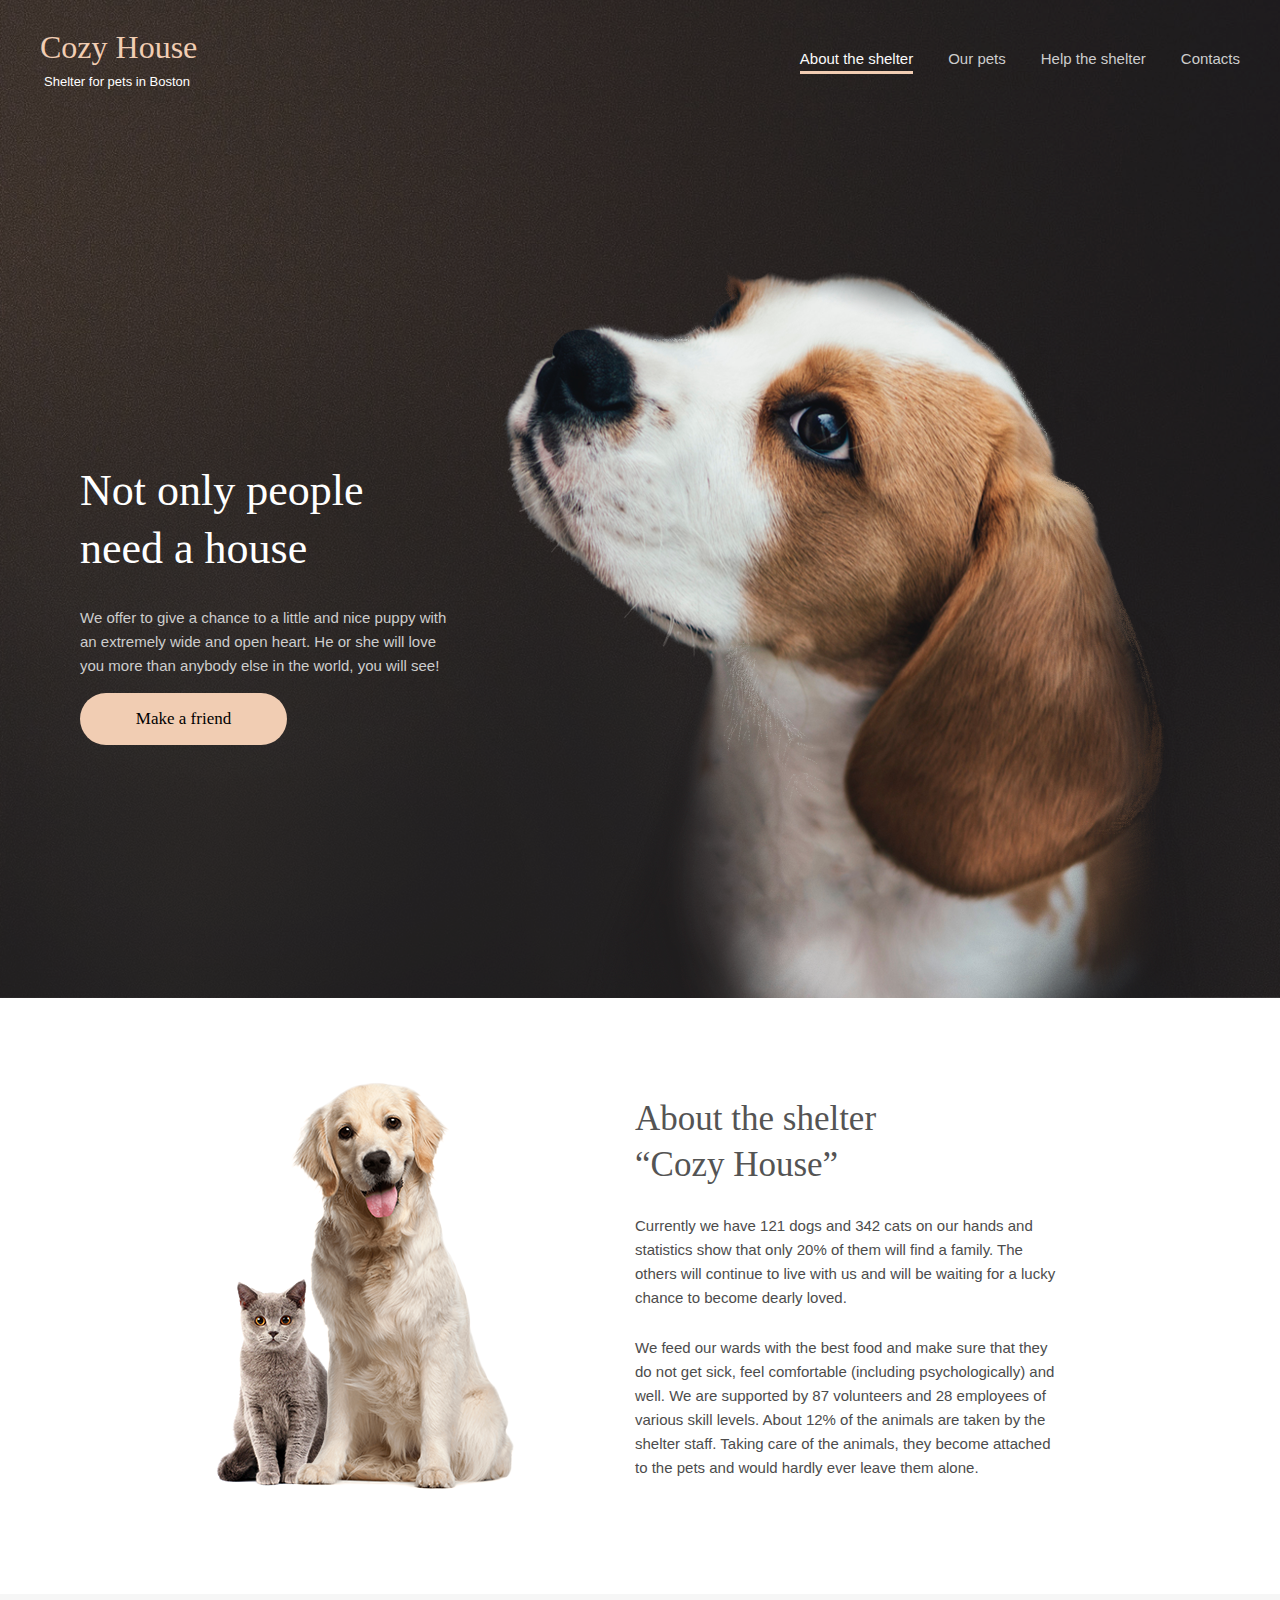
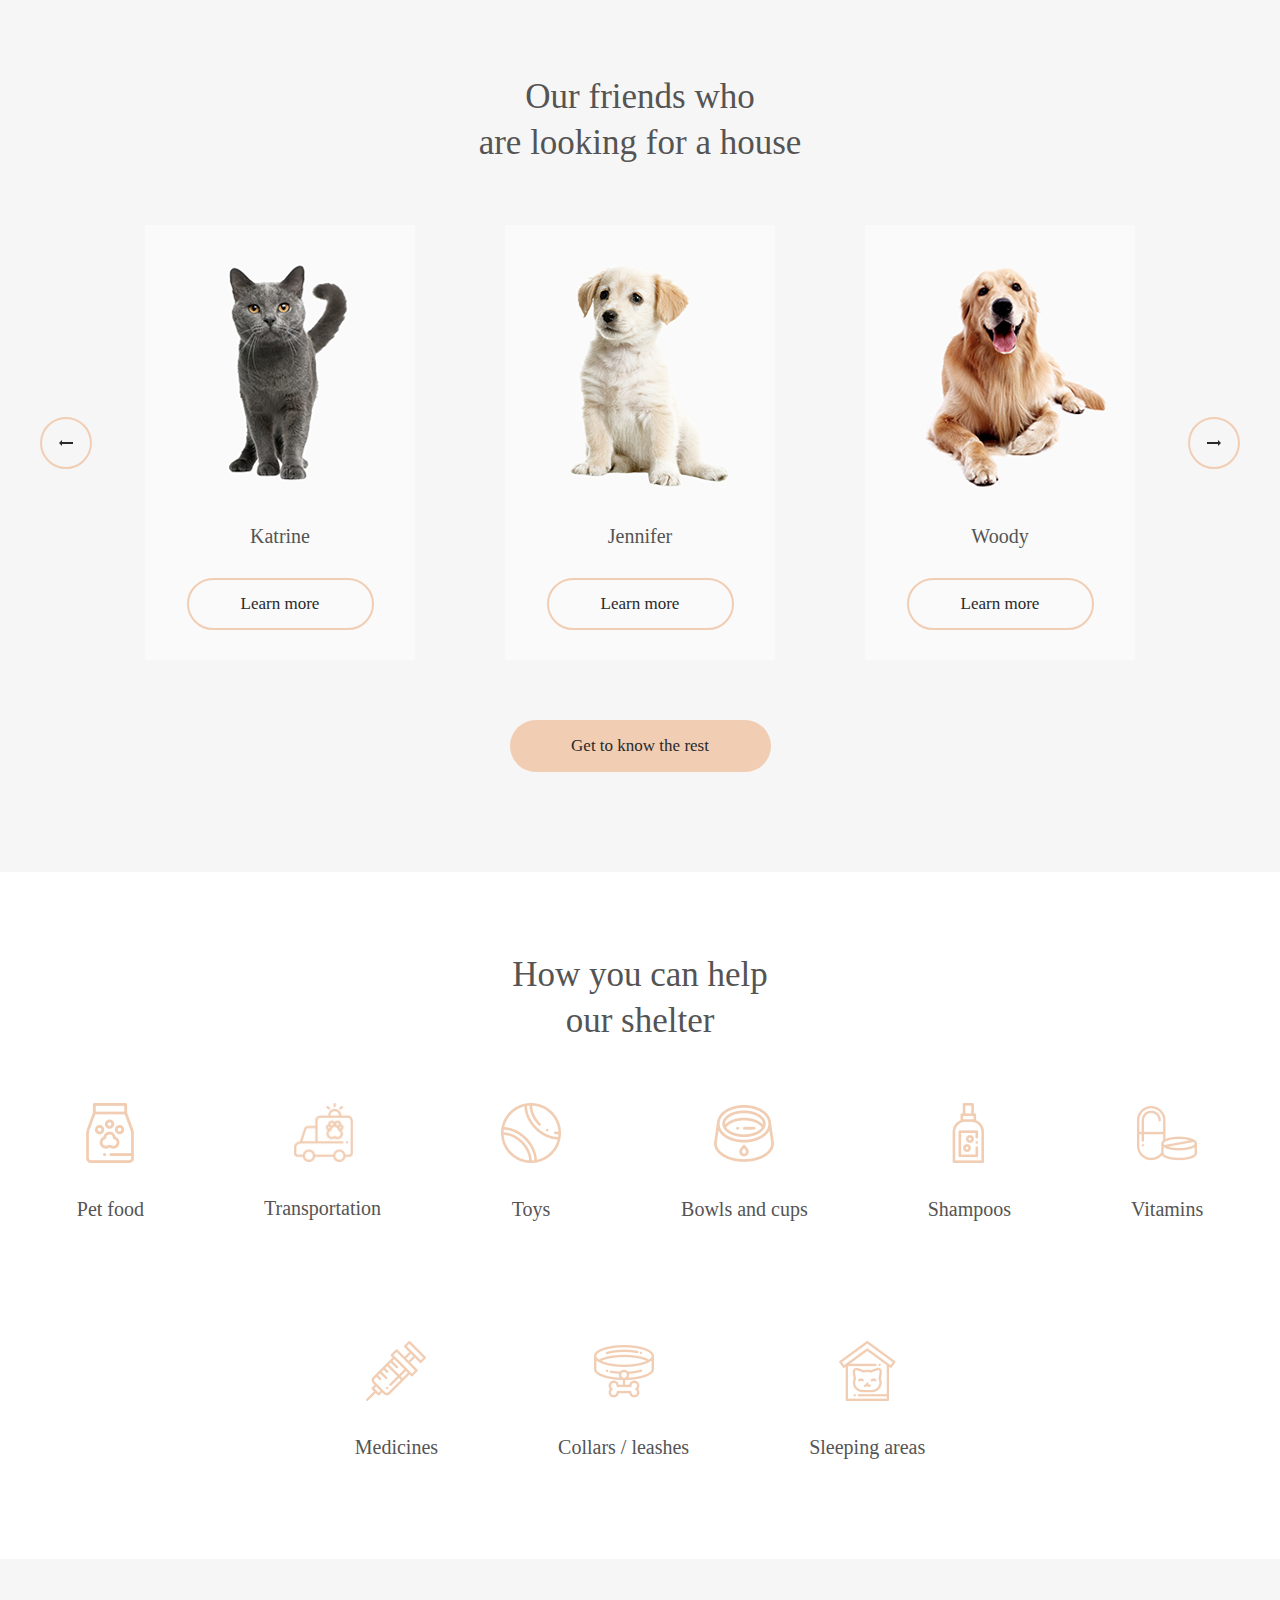
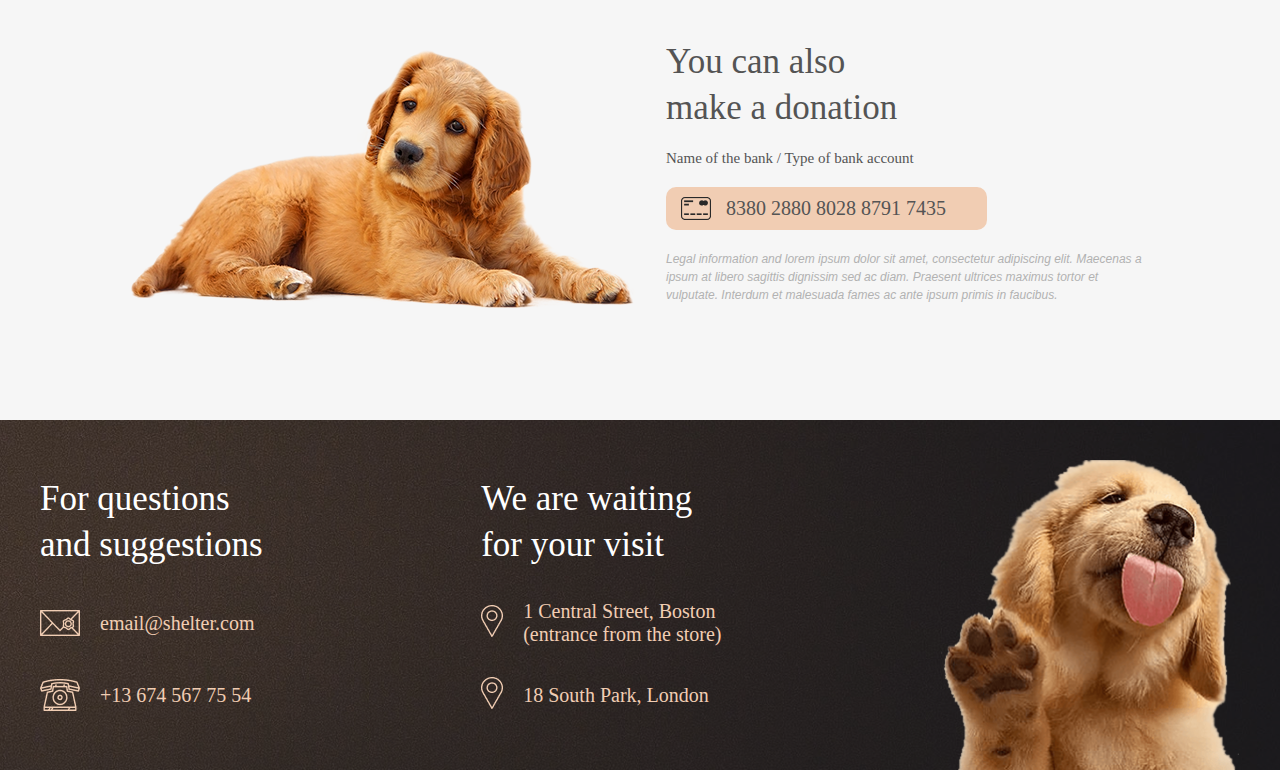
==== commit e9405574: "random game" ====
--- a/shelter/index.html
+++ b/shelter/index.html
@@ -6,45 +6,47 @@
     <meta name="viewport" content="width=device-width, initial-scale=1.0">
     <title>Document</title>
     <link rel="stylesheet" href="src/style.css">
+    <script src="src/lodash.js"></script>
+    <script src="src/burger-menu.js" async></script>
+    <script src="src/carousel.js" async></script>
+    <script src="src/popup.js" async></script>
 </head>
 
-<body>
+<body id="body">
     <div class="wrapper">
         <header class="header">
             <div class="header_inner">
-                <a class="logo">  <!-- Практически логотип это ссылка на главную страницу. на главной странице ссылка без атрибута href -->
-                    <span class="logo_title"> <!-- тег p нельзя писать внутри тега а, меняем на фразовый (строчный) тег span -->
+                <a class="logo">
+                    <span class="logo_title">
                         Cozy House
                     </span>
                     <span class="logo_subtitle">
                         Shelter for pets in Boston
                     </span>
                 </a>
-                <div class="burger-menu"> <!-- определись с одним стилием именованием классов и придерживайся его https://ru.bem.info/methodology/naming-convention/ -->
-
-
-                    <!-- Не надо так, это не декоративное изображение. несколько путей:
-                    1. вставь как background в css
-                    2. Нарисуй средствами css
-                    3. закодируй внутри css
-                    4. вставь как SVG в HTML
-                    4.1 вставь через svg:use -->
-                </div>
-                <nav>
-                    <!-- Я бы передвинул бургер сюда, т.к. это тоже элемент навигации, но понадобиться обертка поверх списка. вкусовщина -->
-                    <ul>
-                        <li class="nav-head">About the shelter</li>
+
+                <div class="burger-menu">
+                    <span class="up-line"></span>
+                    <span class="middle-line"></span>
+                    <span class="down-line"></span>
+                </div>
+
+                <nav class="nav">
+
+                    <ul class="list">
+                        <li class="nav-head" >About the shelter</li>
                         <li>
-                            <a class="logo_a" href="#about-content">Our pets</a>
+                            <a class="logo_a" href="our-pets.html">Our pets</a>
                         </li>
                         <li>
                             <a class="logo_a" href="#help">Help the shelter</a>
                         </li>
                         <li>
-                            <a class="logo_a" href="#donation">Contacts</a>
+                            <a class="logo_a" href="#footer">Contacts</a>
                         </li>
                     </ul>
                 </nav>
+
             </div>
 
         </header>
@@ -56,24 +58,16 @@
                         <h1>
                             Not only people <br> need a house
                         </h1>
-                        <p> <!-- определись, используешь концептуально классы для текстовых блоков внутри контейнера или нет.
-                            Если да, то используй для всех в том числе для заголовков -->
+                        <p>
                             We offer to give a chance to a little and nice puppy with an extremely wide and open heart.
                             He or she will love you more than anybody else in the world, you will see!
                         </p>
-                        <button type="button" class="start-screen_btn"> <!-- type="button" указывай по умолчанию если кнопка не отправляет форму -->
+                        <button type="button" class="start-screen_btn">
                                 Make a friend
                         </button>
                     </div>
                     <div class="start-screen_img">
-                        <img src="src/img/start-screen-puppy.png" width="698px" alt=""> <!-- изображенияем в Html необходимо задавать минимум 1 фиксированную сторону — width="X". -->
-                        <!-- В идеале здесь:
-                        <picture>
-                            <source media="(max-width: 767px)" srcset="@img-mobile">
-                            <img src="@img"
-                                 width="698"
-                                 alt="">
-                          </picture> -->
+                        <img src="src/img/start-screen-puppy.png" width="698px" alt="">
                     </div>
 
                 </div>
@@ -102,36 +96,165 @@
                     <h2>Our friends who <br>
                         are looking for a house</h2>
                     <div class="slider_main">
-                        <button class="button-left">Left</button>
-                        <div class="slider">
-                            <div class="katrine">
-                                <div class="slider_content">
-                                    <img src="src/img/pets-katrine.png" width="270px" alt="">
-                                    <span>Katrine</span> <!-- Это точно Абзац?) -->
-                                    <button>Learn more</button>
+                        <button class="button-left" id="btn-left">Left</button>
+                        <div class="slider-wrapper">
+                            <div class="carousel" id="carousel">
+                                <div class="slider" id="item-left">
+                                    <div class="Katrine">
+                                        <div class="slider_content">
+                                            <img src="src/img/pets-katrine.png" alt="">
+                                            <span>Katrine</span>
+                                            <button>Learn more</button>
+                                        </div>
+                                    </div>
+                                    <div class="Jennifer">
+                                        <div class="slider_content">
+                                            <img src="src/img/pets-katrine.png" alt="">
+                                            <span>Jennifer</span>
+                                            <button>Learn more</button>
+                                        </div>
+                                    </div>
+                                    <div class="Woody">
+                                        <div class="slider_content">
+                                            <img src="src/img/pets-katrine.png" alt="">
+                                            <span>Woody</span>
+                                            <button>Learn more</button>
+                                        </div>
+                                    </div>
+
+                                </div>
+                                <div class="slider" id="item-active">
+                                    <div class="item" id="item1">
+                                        <div class="slider_content">
+                                            <img src="src/img/pets-katrine.png" alt="">
+                                            <span>Katrine</span>
+                                            <button class="slider_content_btn" id="4">Learn more</button>
+                                        </div>
+                                    </div>
+                                    <div class="item" id="item2">
+                                        <div class="slider_content">
+                                            <img src="src/img/pets-jennifer.png" alt="">
+                                            <span>Jennifer</span>
+                                            <button class="slider_content_btn" id="0">Learn more</button>
+                                        </div>
+                                    </div>
+                                    <div class="item" id="item3">
+                                        <div class="slider_content">
+                                            <img src="src/img/pets-woody.png" alt="">
+                                            <span>Woody</span>
+                                            <button class="slider_content_btn" id="2">Learn more</button>
+                                        </div>
+                                    </div>
+                                </div>
+                                <div class="slider" id="item-right">
+                                    <div class="jennifer">
+                                        <div class="slider_content">
+                                            <img src="src/img/pets-jennifer.png" width="270px" alt="">
+                                            <span>Jennifer</span>
+                                            <button>Learn more</button>
+                                        </div>
+                                    </div>
+                                    <div class="Sophia">
+                                        <div class="slider_content">
+                                            <img src="src/img/pets-jennifer.png" width="270px" alt="">
+                                            <span>Sophia</span>
+                                            <button>Learn more</button>
+                                        </div>
+                                    </div>
+                                    <div class="Freddie">
+                                        <div class="slider_content">
+                                            <img src="src/img/pets-jennifer.png" width="270px" alt="">
+                                            <span>Freddie</span>
+                                            <button>Learn more</button>
+                                        </div>
+                                    </div>
+                                </div>
+                                <div class="slider" id="item-hidden">
+                                    <div class="item" id="item1">
+                                        <div class="slider_content">
+                                            <img src="src/img/pets-katrine.png" alt="">
+                                            <span>Katrine</span>
+                                            <button class="slider_content_btn" id="4">Learn more</button>
+                                        </div>
+                                    </div>
+                                    <div class="item" id="item2">
+                                        <div class="slider_content">
+                                            <img src="src/img/pets-jennifer.png" alt="">
+                                            <span>Jennifer</span>
+                                            <button class="slider_content_btn" id="0">Learn more</button>
+                                        </div>
+                                    </div>
+                                    <div class="item" id="item3">
+                                        <div class="slider_content">
+                                            <img src="src/img/pets-woody.png" alt="">
+                                            <span>Woody</span>
+                                            <button class="slider_content_btn" id="2">Learn more</button>
+                                        </div>
+                                    </div>
+                                    <div class="item" id="item4">
+                                        <div class="slider_content">
+                                            <img src="src/img/pets-sophia.png" alt="">
+                                            <span>Sophia</span>
+                                            <button class="slider_content_btn" id="1">Learn more</button>
+                                        </div>
+                                    </div>
+                                    <div class="item" id="item5">
+                                        <div class="slider_content">
+                                            <img src="src/img/pets-timmy.png" alt="">
+                                            <span>Timmy</span>
+                                            <button class="slider_content_btn" id="5">Learn more</button>
+                                        </div>
+                                    </div>
+                                    <div class="item" id="item6">
+                                        <div class="slider_content">
+                                            <img src="src/img/pets-charly.png" alt="">
+                                            <span>Charly</span>
+                                            <button class="slider_content_btn" id="7">Learn more</button>
+                                        </div>
+                                    </div>
+                                    <div class="item" id="item7">
+                                        <div class="slider_content">
+                                            <img src="src/img/pets-scarlet.png" alt="">
+                                            <span>Scarlet</span>
+                                            <button class="slider_content_btn" id="3">Learn more</button>
+                                        </div>
+                                    </div>
+                                    <div class="item" id="item8">
+                                        <div class="slider_content">
+                                            <img src="src/img/pets-freddie.png" alt="">
+                                            <span>Freddie</span>
+                                            <button class="slider_content_btn" id="6">Learn more</button>
+                                        </div>
+                                    </div>
+
                                 </div>
                             </div>
-                            <div class="jennifer">
-                                <div class="slider_content">
-                                    <img src="src/img/pets-jennifer.png" width="270px" alt="">
-                                    <span>Jennifer</span>
-                                    <button>Learn more</button>
-                                </div>
+                        </div>
+                        <button class="button-right" id="btn-right">Right</button>
+                    </div>
+                    <div>
+                        <button class="pets_btn" onclick="window.location='our-pets.html'">Get to know the rest</button>
+                    </div>
+                    <div class="popup" id="popup">
+                        <div class="popup_content">
+                            <div class="popup_btn">
+                                <button class="close"></button>
                             </div>
-
-                            <div class="woody">
-                                <div class="slider_content">
-                                    <img src="src/img/pets-woody.png" width="270px" alt="">
-                                    <span>Woody</span>
-                                    <button>Learn more</button>
+                            <div class="pets_card">
+                                <img src="" alt="" id="img" width="500px">
+                                <div class="pets_card_content">
+                                    <span id="name"></span>
+                                    <span id="breed"></span>
+                                    <p id="description"></p>
+                                    <ul class="specifications">
+                                        <li><p>Age: <span id="age"></span></p></li>
+                                        <li><p>Inoculations: <span id="inoculations"></span></p></li>
+                                        <li><p>Diseases: <span id="diseases"></span></p></li>
+                                        <li><p>Parasites: <span id="parasites"></span></p></li>
+                                    </ul>
                                 </div>
                             </div>
-
-                        </div>
-                            <button class="button-right">Right</button>
-                    </div>
-                    <div>
-                        <button class="pets_btn">Get to know the rest</button>
+                        </div>
                     </div>
                 </div>
             </section>
@@ -198,7 +321,7 @@
             </section>
         </main>
         <footer>
-            <div class="footer">
+            <div class="footer" id="footer">
                 <div class="contact">
                     <h2>
                         For questions <br> and suggestions
@@ -213,7 +336,6 @@
                             <!-- This is icon, no place here for that -->
                             <span>+13 674 567 75 54</span>
                         </a>
-                         <!-- WTF -->
                 </div>
                 <div class="address">
                     <h2>
@@ -234,6 +356,7 @@
             </div>
         </footer>
     </div>
+
 </body>
 
 </html>
--- a/shelter/src/style.css
+++ b/shelter/src/style.css
@@ -11,12 +11,49 @@
     padding: 30px 40px 0px 40px;
 }
 
+
+
 .burger-menu{
-    display: none;
-    background-image: url('img/Burger.svg');
     width: 30px;
     height: 22px;
-}
+    display: flex;
+    z-index: 51;
+    flex-direction: column;
+    justify-content: space-between;
+    display: none;
+}
+.burger-menu>span{
+    height: 2px;
+    width: 30px;
+    background-color: #F1CDB3;
+    display:block;
+}
+
+
+.open{
+    display: flex !important;
+}
+
+.fix{
+    overflow: hidden !important;
+}
+
+
+
+.burger-menu.active {
+    flex-direction: row;
+    width: 24px;
+}
+
+.burger-menu.active>span {
+    width: 2px;
+    height: 30px;
+}
+
+
+
+
+
 
 .wrapper {
     max-width: 1280px;
@@ -180,23 +217,52 @@
 
 }
 
+.slider-wrapper{
+    width: 990px;
+    overflow: hidden;
+}
+
 .slider_main{
     display: flex;
+    align-items: center;
     justify-content: space-between;
-    align-items: center;
 }
 
 .slider{
-    max-width: 990px;
     display: flex;
     gap: 90px;
+}
+
+.slider-button{
+    display: flex;
+    flex-direction: column;
     justify-content: center;
 }
 
-.slider-button{
-    display: flex;
-    flex-direction: column;
-    justify-content: center;
+.carousel{
+    display: flex;
+    position: relative;
+    left: -990px;
+}
+
+@keyframes move-right {
+    from {left: -990px}
+    to{left: -1980px}
+}
+
+.transition-right{
+    animation-name: move-right;
+    animation-duration: 2s;
+}
+
+@keyframes move-left {
+    from {left: -990px}
+    to{left: 0px}
+}
+
+.transition-left{
+    animation-name: move-left;
+    animation-duration: 2s;
 }
 
 .button-left{
@@ -209,6 +275,7 @@
     background-repeat: no-repeat;
     background-position: center;
     font-size: 0;
+    background-color: transparent;
 }
 
 .button-left:hover{
@@ -231,6 +298,7 @@
     background-repeat: no-repeat;
     background-position: center;
     font-size: 0;
+    background-color: transparent;
 }
 
 .pets{
@@ -265,6 +333,8 @@
     line-height: 22.72px;
     color: #545454;
 }
+
+
 
 .slider_content>button{
     margin: 0px 41.5px 30px 41.5px;
@@ -299,6 +369,169 @@
     background-color: #FDDCC4;
 }
 
+.popup {
+    display: none;
+    position: fixed;
+    z-index: 1;
+    left: 0;
+    top: 0;
+    width: 100%;
+    height: 100%;
+    overflow: auto;
+    background: rgba(41, 41, 41, 0.6);
+    align-items: center;
+    justify-content: center;
+  }
+
+.popup_content{
+    width: 1004px;
+    height: 552px;
+    display: flex;
+    flex-direction: column;
+    justify-content: end;
+    align-items: center;
+}
+
+.pets_card{
+    width: 900px;
+    height: 500px;
+    background: rgba(250, 250, 250, 1);
+    border-radius: 9px;
+    display: flex;
+    z-index: 2;
+}
+
+.pets_card_content{
+    display: flex;
+    flex-direction: column;
+    align-items: start;
+    margin: 50px 20px 88px 30px;
+    width: 350px;
+    gap: 10px;
+}
+
+
+
+
+.specifications{
+    margin: 0;
+    padding: 0px 0px 0px 15px;
+    display: flex;
+    flex-direction: column;
+    gap: 10px;
+}
+
+.specifications>li{
+    text-align: start;
+    color: rgba(241, 205, 179, 1);
+}
+
+.specifications>li>p{
+    margin: 0;
+    color: black;
+    font-family: Georgia;
+    font-size: 15px;
+    font-weight: 700;
+    line-height: 16.5px;
+    letter-spacing: 0.06em;
+    text-align: left;
+}
+
+#name{
+    font-family: Georgia;
+    font-size: 35px;
+    font-weight: 400;
+    line-height: 45.5px;
+    letter-spacing: 0.06em;
+    text-align: left;
+}
+
+#breed{
+    font-family: Georgia;
+    font-size: 20px;
+    font-weight: 400;
+    line-height: 23px;
+    letter-spacing: 0.06em;
+    text-align: left;
+}
+
+#description{
+    font-family: Georgia;
+    font-size: 15px;
+    font-weight: 400;
+    line-height: 16.5px;
+    letter-spacing: 0.06em;
+    text-align: left;
+    padding: 30px 0px 30px 0px;
+    margin: 0;
+}
+
+#age{
+    font-family: Georgia;
+    font-size: 15px;
+    font-weight: 400;
+    line-height: 16.5px;
+    letter-spacing: 0.06em;
+    text-align: left;
+    color: black;
+    margin: 0;
+}
+
+#inoculations{
+    font-family: Georgia;
+    font-size: 15px;
+    font-weight: 400;
+    line-height: 16.5px;
+    letter-spacing: 0.06em;
+    text-align: left;
+    color: black;
+    margin: 0;
+}
+
+#diseases{
+    font-family: Georgia;
+    font-size: 15px;
+    font-weight: 400;
+    line-height: 16.5px;
+    letter-spacing: 0.06em;
+    text-align: left;
+    color: black;
+    margin: 0;
+}
+
+#parasites{
+    font-family: Georgia;
+    font-size: 15px;
+    font-weight: 400;
+    line-height: 16.5px;
+    letter-spacing: 0.06em;
+    text-align: left;
+    color: black;
+    margin: 0;
+}
+
+
+.popup_btn{
+    width: 100%;
+    display: flex;
+    justify-content: end;
+    padding: 0px 10px 0px 0px;
+}
+
+.close{
+    width: 52px;
+    height: 52px;
+    font-size: 0;
+    border-radius: 100px;
+    border: 2px solid rgba(241, 205, 179, 1);
+    background-image: url(img/vector.svg);
+    background-repeat: no-repeat;
+    background-position: center;
+    padding: 0;
+    margin: 0;
+    background-color: transparent;
+}
+
 .help_content{
     text-align: center;
     display: flex;
@@ -575,6 +808,7 @@
    .slider{
     gap: 40px;
    }
+
    .help_content_list{
     gap: 60px;
     }
@@ -607,6 +841,78 @@
         background: url(img/footer-background1.png) no-repeat;
         background-size: cover;
     }
+
+    .slider-wrapper{
+        width: 580px;
+        overflow: hidden;
+    }
+
+    .slider{
+        display: flex;
+        gap: 40px;
+    }
+
+
+    .carousel{
+        display: flex;
+        position: relative;
+        left: -580px;
+    }
+
+    @keyframes move-right {
+        from {left: -580px}
+        to{left: -1160px}
+    }
+
+    @keyframes move-left {
+        from {left: -580px}
+        to{left: 0px}
+    }
+
+    .popup_content{
+        width: 734px;
+        height: 402px;
+        display: flex;
+        flex-direction: column;
+        justify-content: end;
+        align-items: center;
+    }
+
+    .pets_card>img{
+        width: 350px;
+        height: 350px;
+    }
+
+    .pets_card{
+        width: 630px;
+        height: auto;
+        background: rgba(250, 250, 250, 1);
+        border-radius: 9px;
+        display: flex;
+        z-index: 2;
+    }
+
+    .pets_card_content{
+        display: flex;
+        flex-direction: column;
+        align-items: start;
+        margin: 10px 10px 37px 10px;
+        width: 260px;
+        gap: 10px;
+    }
+
+
+    #description{
+    font-size: 13px;
+    line-height: 14.3px;
+    padding: 10px 0px 10px 0px;
+    }
+
+    .specifications{
+        gap: 5px;
+    }
+
+
 
     @media (max-width: 768px){
         body{
@@ -632,6 +938,9 @@
             gap: 105px;
             padding: 30px 10px 0px 10px;
         }
+        section.start-screen{
+            padding: 0;
+        }
         h1{
             font-family: Georgia;
             font-size: 25px;
@@ -656,6 +965,38 @@
             display: flex;
             align-items: center;
         }
+        .nav{
+            display: none;
+            align-items: center;
+            text-align: center;
+            justify-content: center;
+            position:fixed;
+            height: 100%;
+            width: 320px;
+            top: 0;
+            right: 0;
+            z-index: 50;
+            overflow-y: auto;
+            background: rgba(41, 41, 41, 1);
+        }
+
+        .nav>ul{
+            flex-direction: column;
+        }
+
+        .nav>ul>li{
+            font-size: 32px;
+            line-height: 51.2px;
+        }
+
+        .logo_a{
+            font-family: Arial;
+            font-size: 32px;
+            line-height: 51.2px;
+            color: #CDCDCD;
+            text-decoration: none;
+        }
+
         .about-content_inner{
             padding: 42px 10px 42px 10px;
             margin: 0;
@@ -730,14 +1071,75 @@
         .donation_content_text_description{
             text-align: justify;
         }
-
-    }
-
-
-
-
-
-
-
-
-}
+        .footer>img{
+            width: 260px;
+        }
+
+
+
+        .slider-wrapper{
+            width: 270px;
+            overflow: hidden;
+        }
+
+        .slider{
+            display: flex;
+            gap: 0px;
+        }
+
+
+        .carousel{
+            display: flex;
+            position: relative;
+            left: -270px;
+        }
+
+        @keyframes move-right {
+            from {left: -270px}
+            to{left: -540px}
+        }
+
+        @keyframes move-left {
+            from {left: -270px}
+            to{left: 0px}
+        }
+
+        .popup_content{
+            width: 302px;
+            height: 393px;
+        }
+
+        .pets_card>img{
+            width: 0px;
+        }
+
+        .pets_card{
+            width: 240px;
+            height: auto;
+        }
+
+        .pets_card_content{
+            margin: 10px 10px 10px 10px;
+            width: 220px;
+            gap: 7px;
+            align-items: center;
+        }
+
+
+        #description{
+        font-size: 13px;
+        line-height: 14.3px;
+        padding: 10px 0px 10px 0px;
+        }
+
+
+    }
+
+
+
+
+
+
+
+
+}
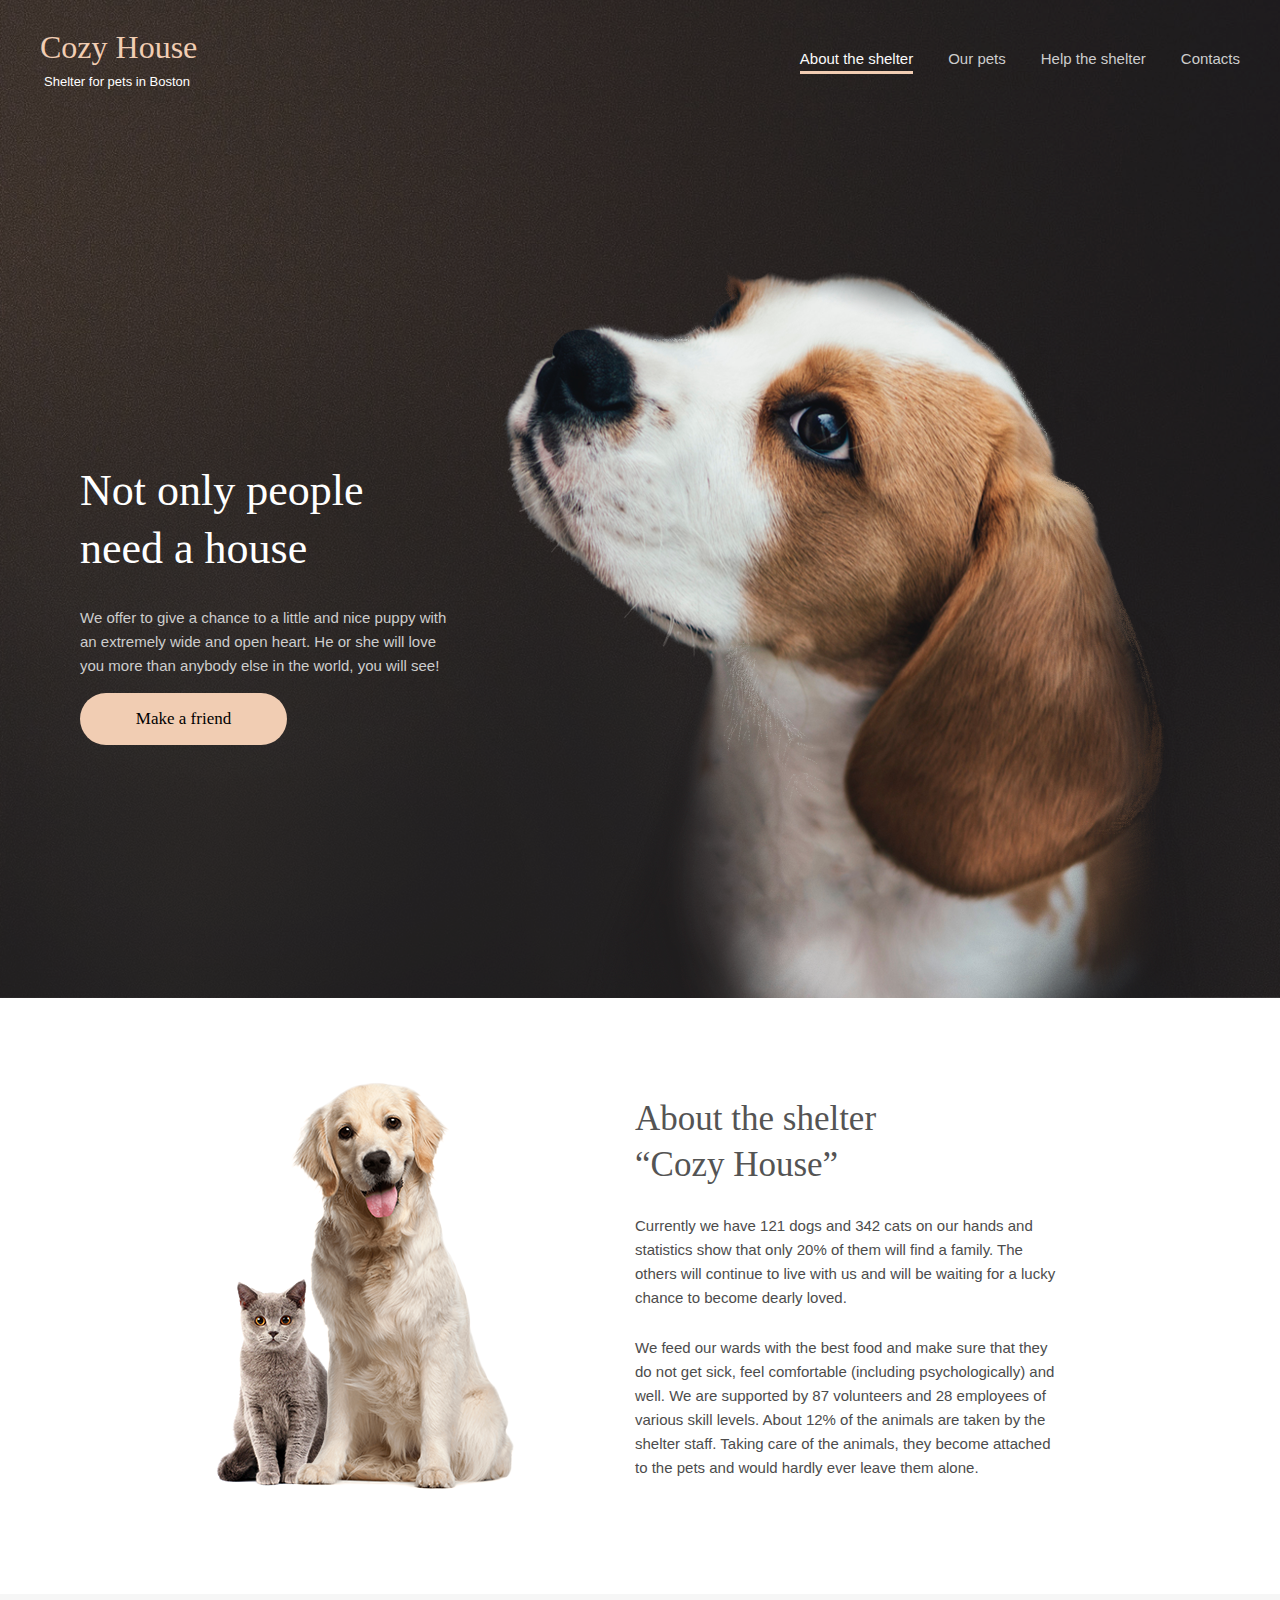
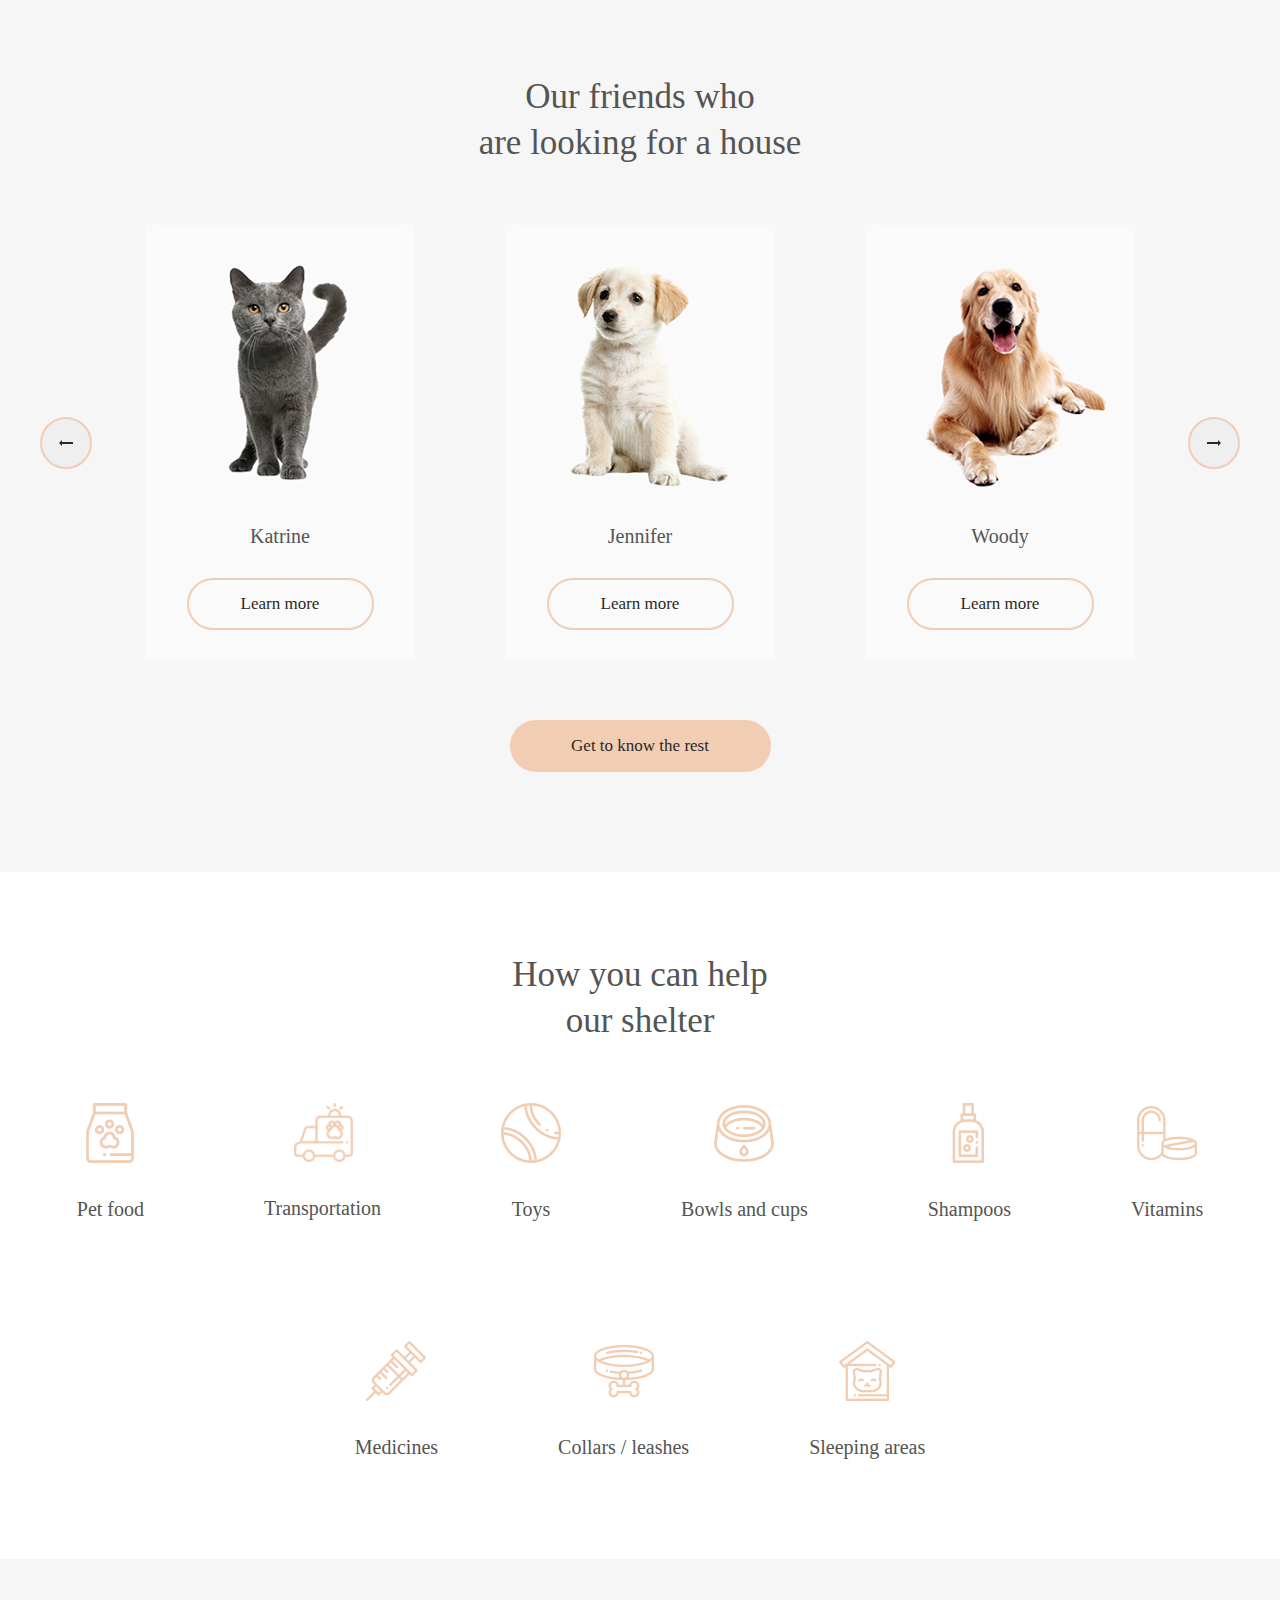
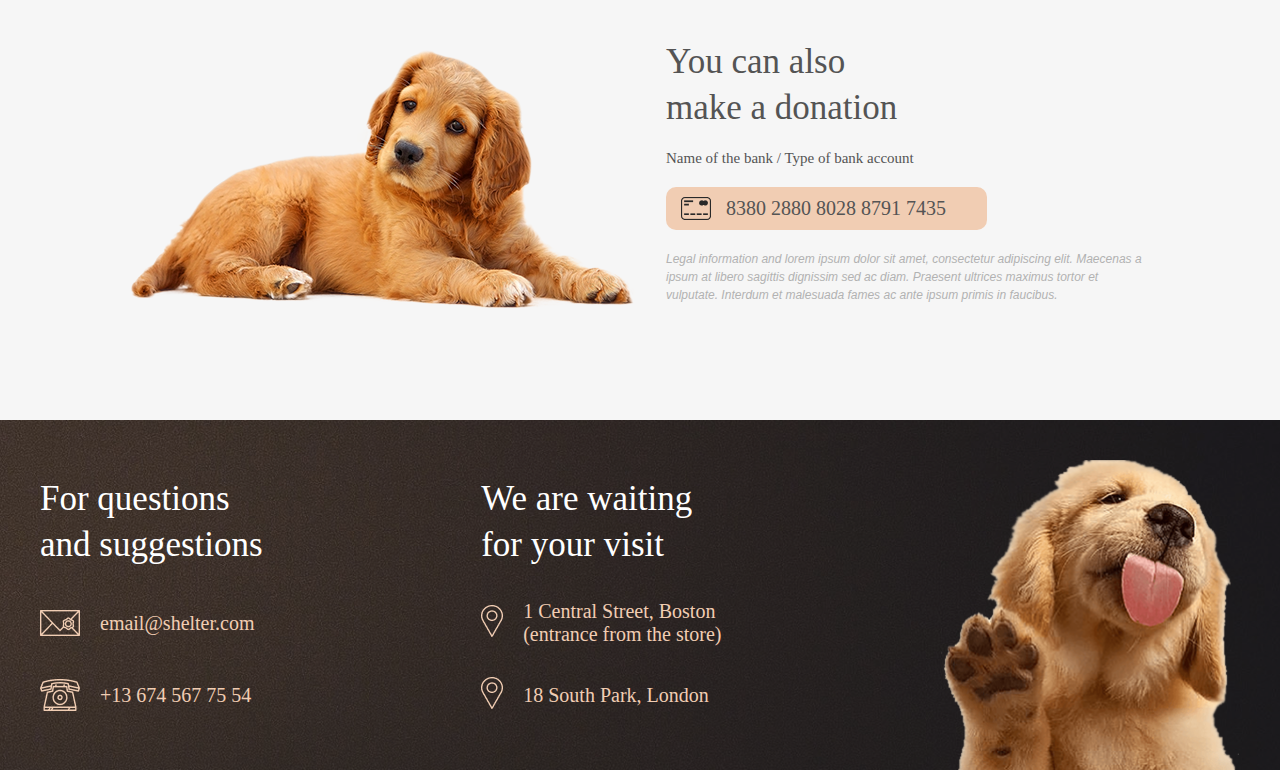
==== commit 73a70b40: "Revert "random game"" ====
--- a/shelter/index.html
+++ b/shelter/index.html
@@ -8,7 +8,7 @@
     <link rel="stylesheet" href="src/style.css">
     <script src="src/lodash.js"></script>
     <script src="src/burger-menu.js" async></script>
-    <script src="src/carousel.js" async></script>
+    <script src="src/carousel2.js" async></script>
     <script src="src/popup.js" async></script>
 </head>
 
@@ -36,7 +36,7 @@
                     <ul class="list">
                         <li class="nav-head" >About the shelter</li>
                         <li>
-                            <a class="logo_a" href="our-pets.html">Our pets</a>
+                            <a class="logo_a" href="#pets">Our pets</a>
                         </li>
                         <li>
                             <a class="logo_a" href="#help">Help the shelter</a>
@@ -233,7 +233,7 @@
                         <button class="button-right" id="btn-right">Right</button>
                     </div>
                     <div>
-                        <button class="pets_btn" onclick="window.location='our-pets.html'">Get to know the rest</button>
+                        <button class="pets_btn">Get to know the rest</button>
                     </div>
                     <div class="popup" id="popup">
                         <div class="popup_content">
--- a/shelter/src/style.css
+++ b/shelter/src/style.css
@@ -275,7 +275,6 @@
     background-repeat: no-repeat;
     background-position: center;
     font-size: 0;
-    background-color: transparent;
 }
 
 .button-left:hover{
@@ -298,7 +297,6 @@
     background-repeat: no-repeat;
     background-position: center;
     font-size: 0;
-    background-color: transparent;
 }
 
 .pets{
@@ -529,7 +527,6 @@
     background-position: center;
     padding: 0;
     margin: 0;
-    background-color: transparent;
 }
 
 .help_content{
